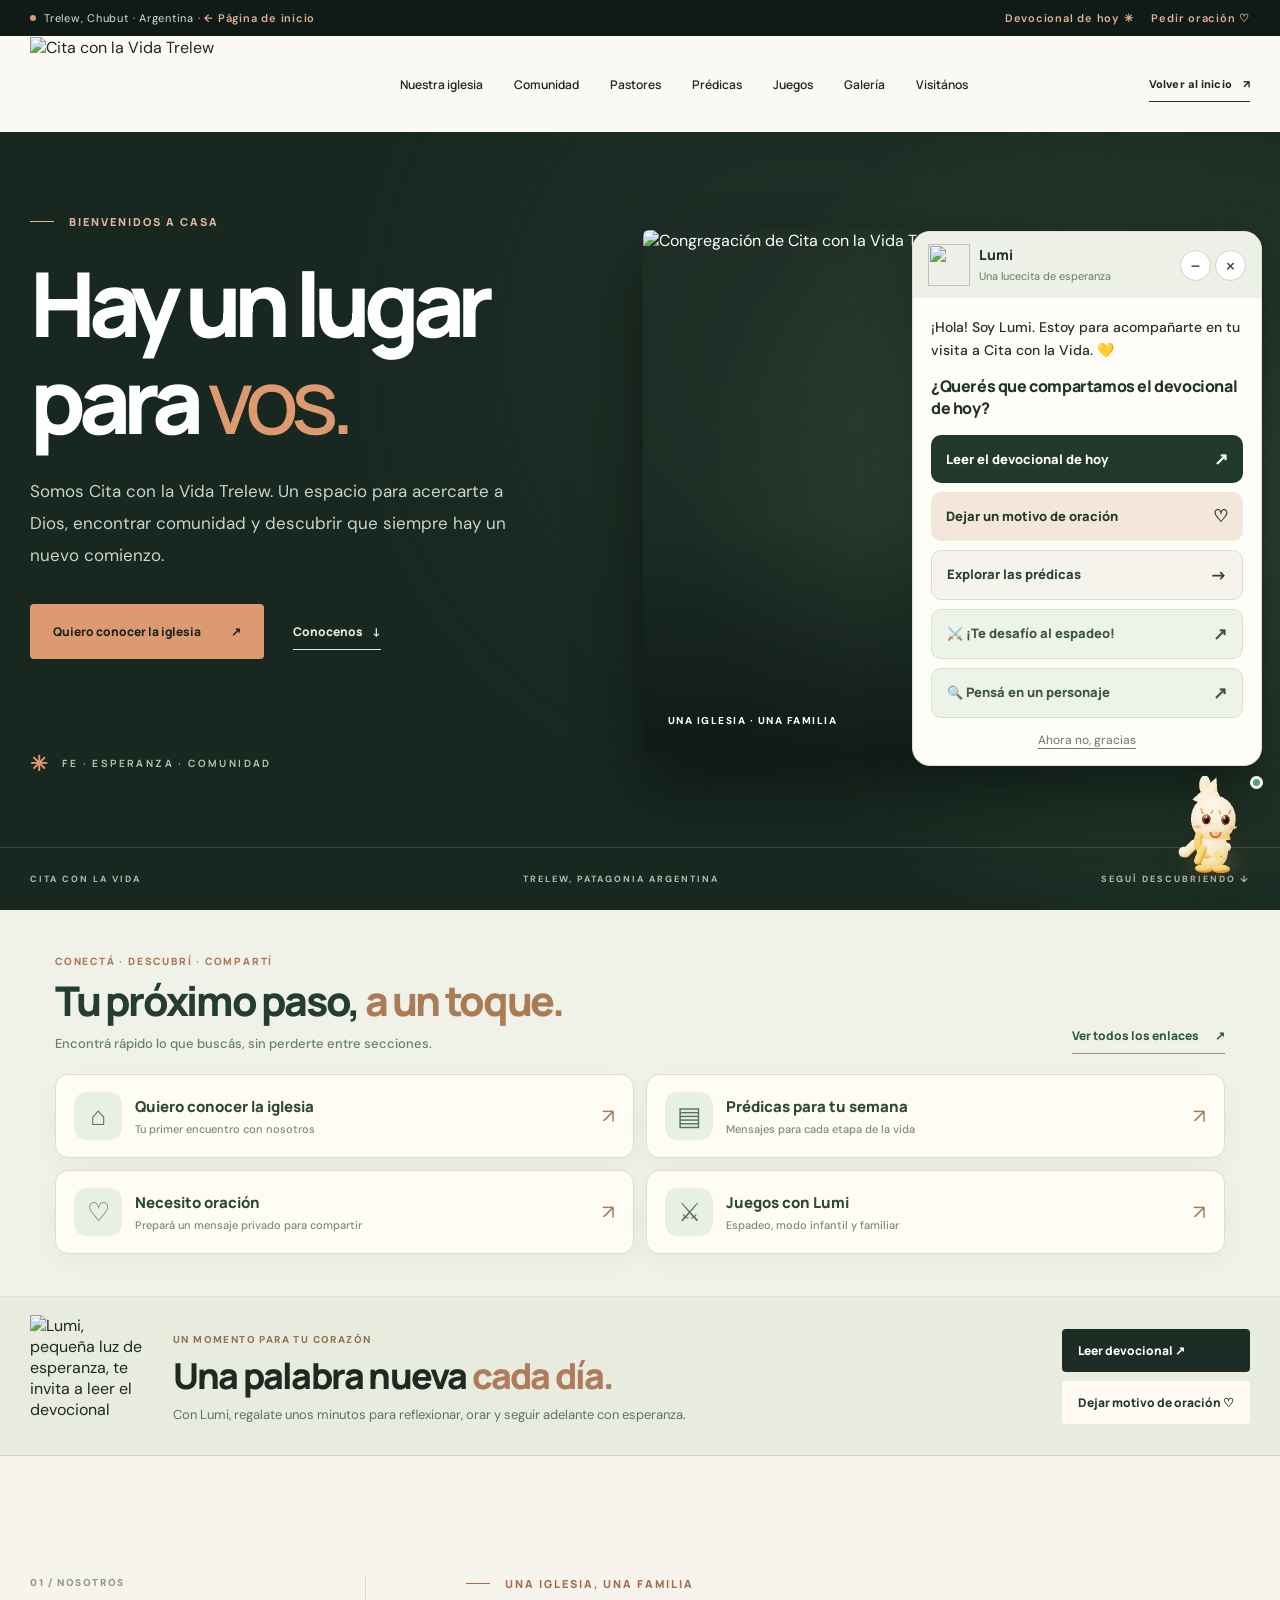
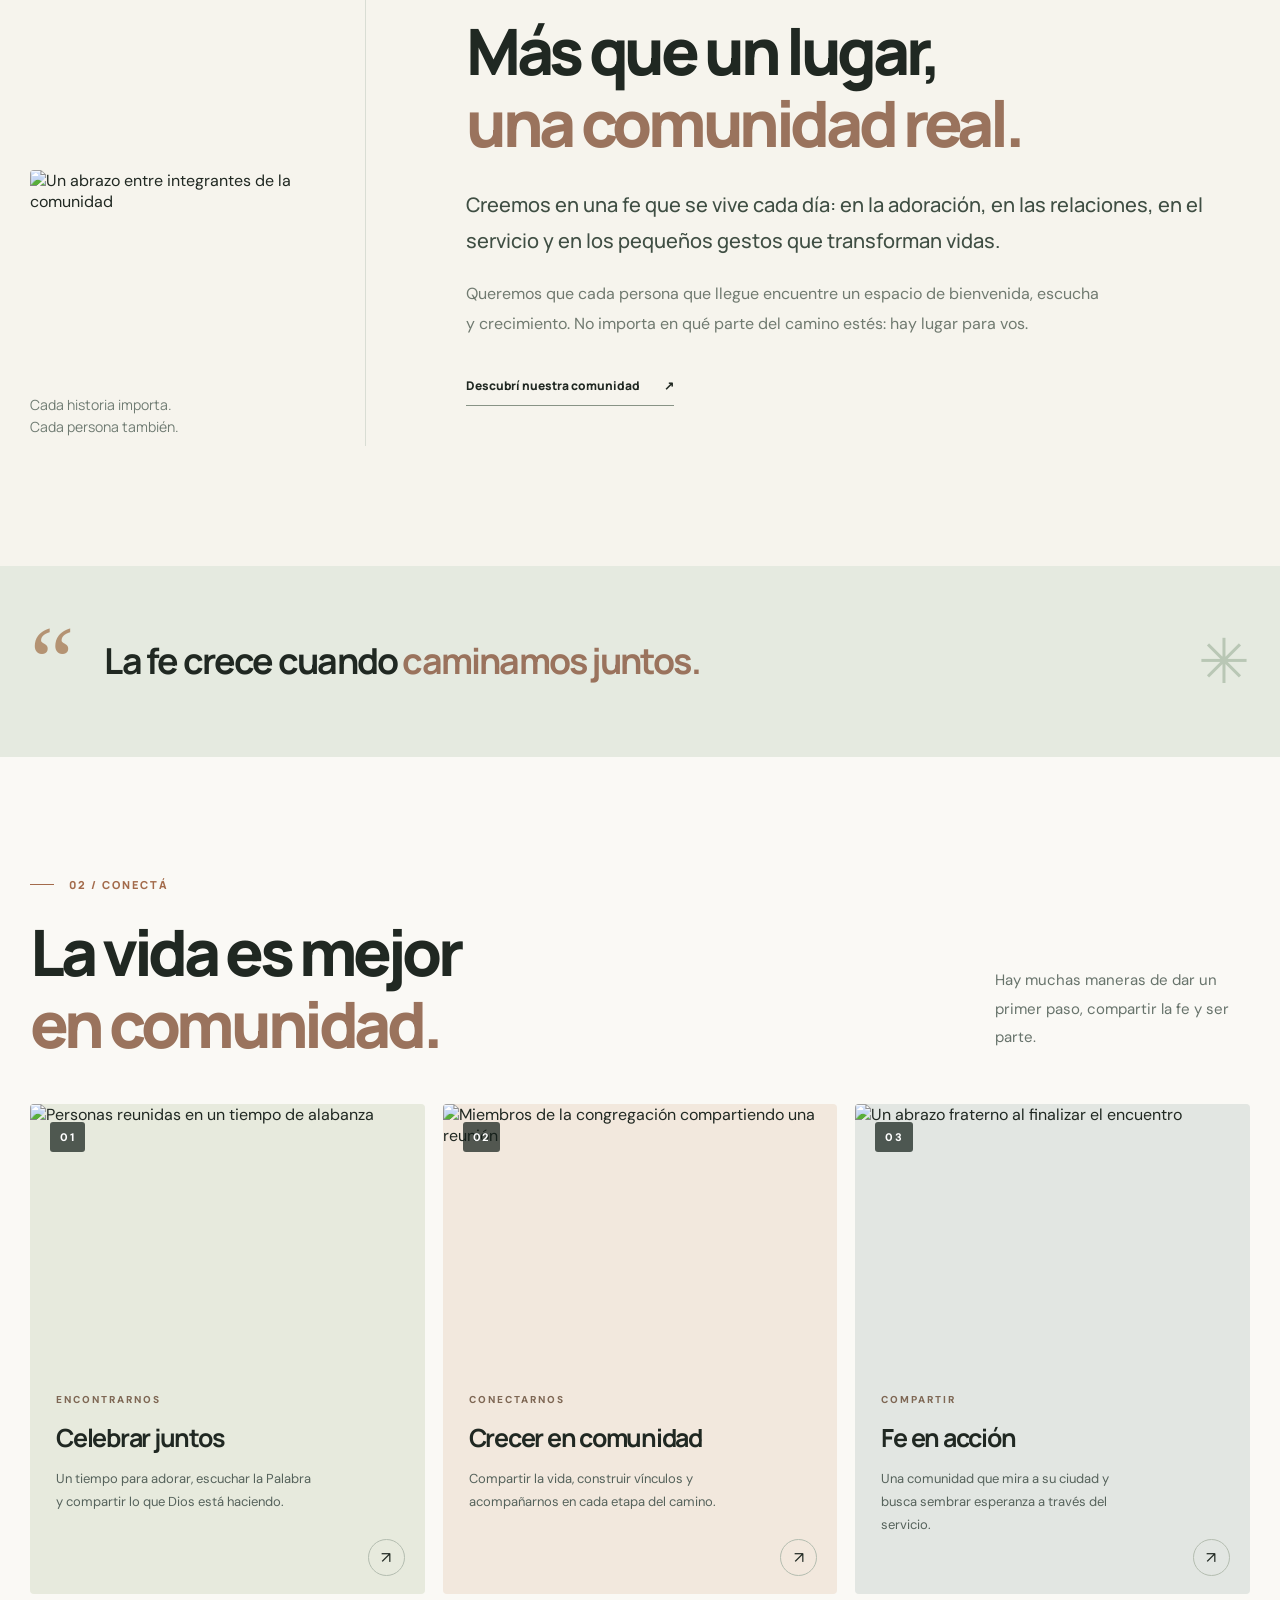
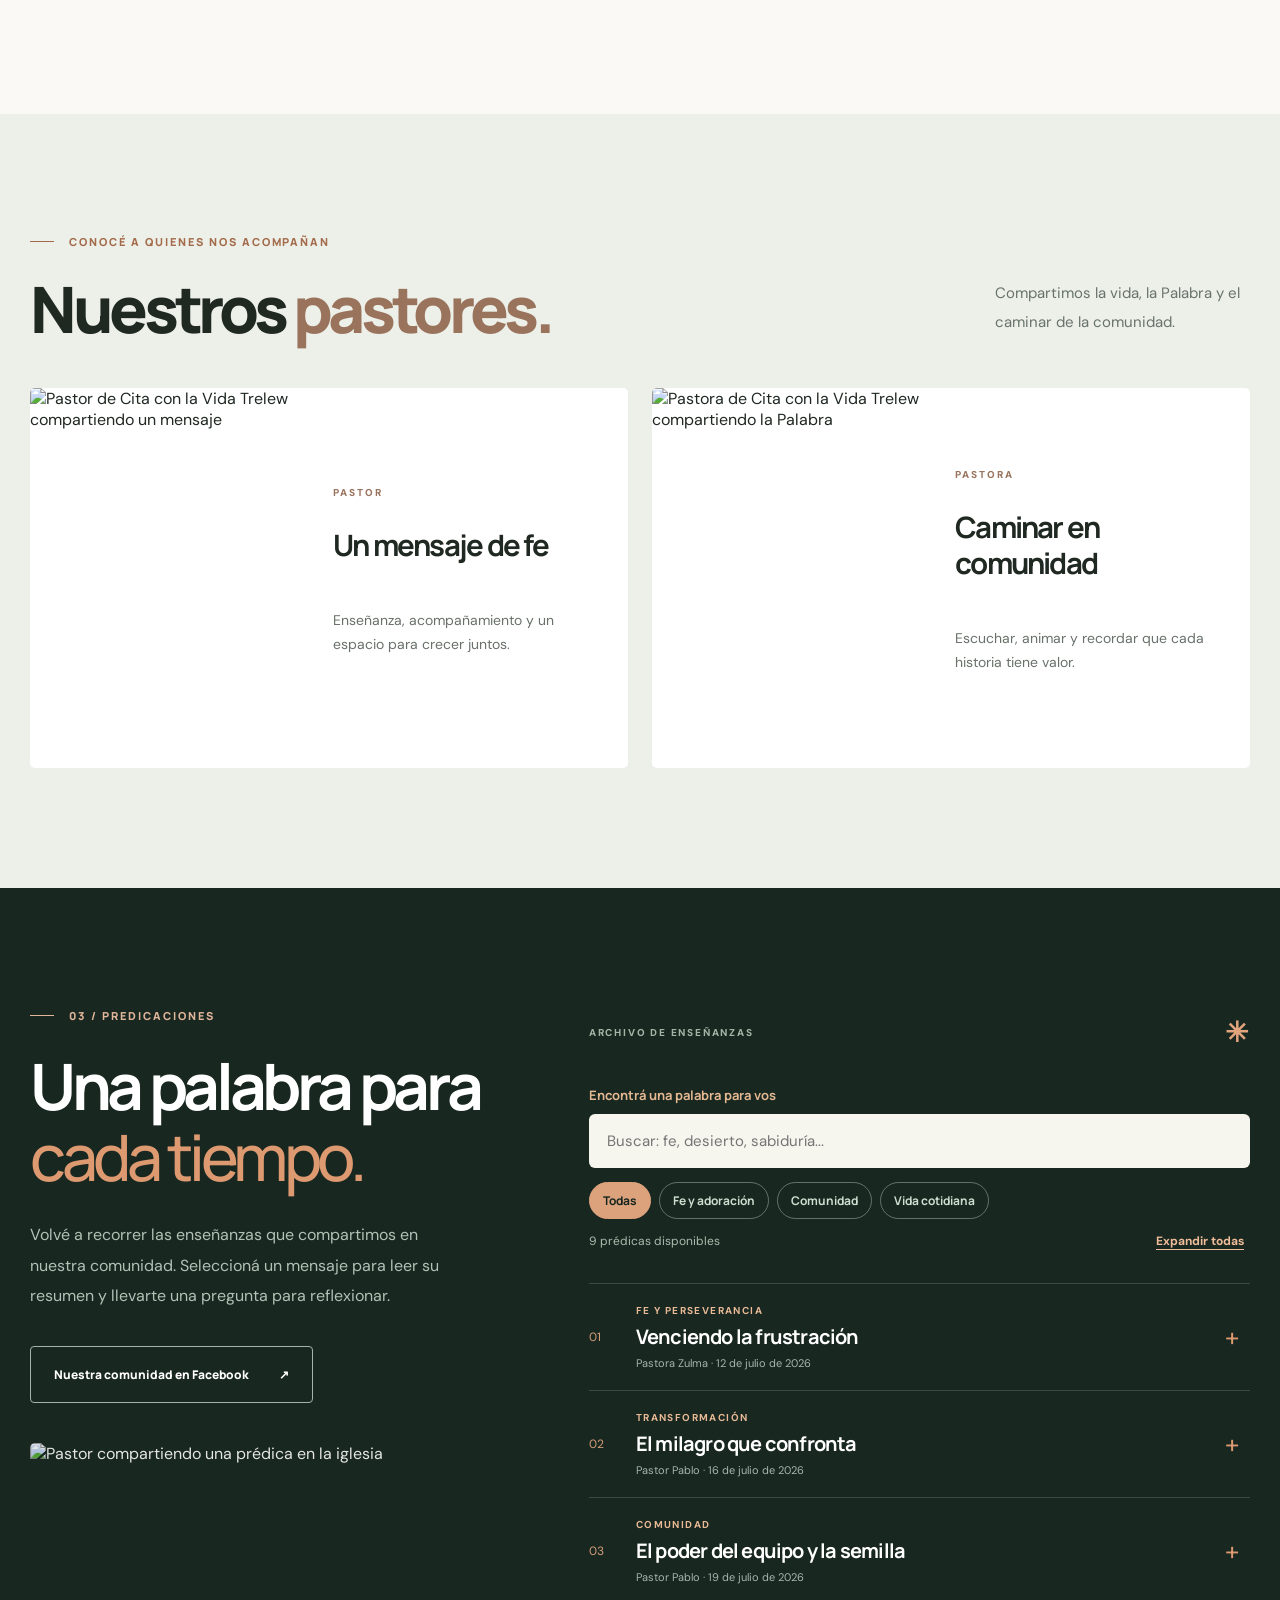
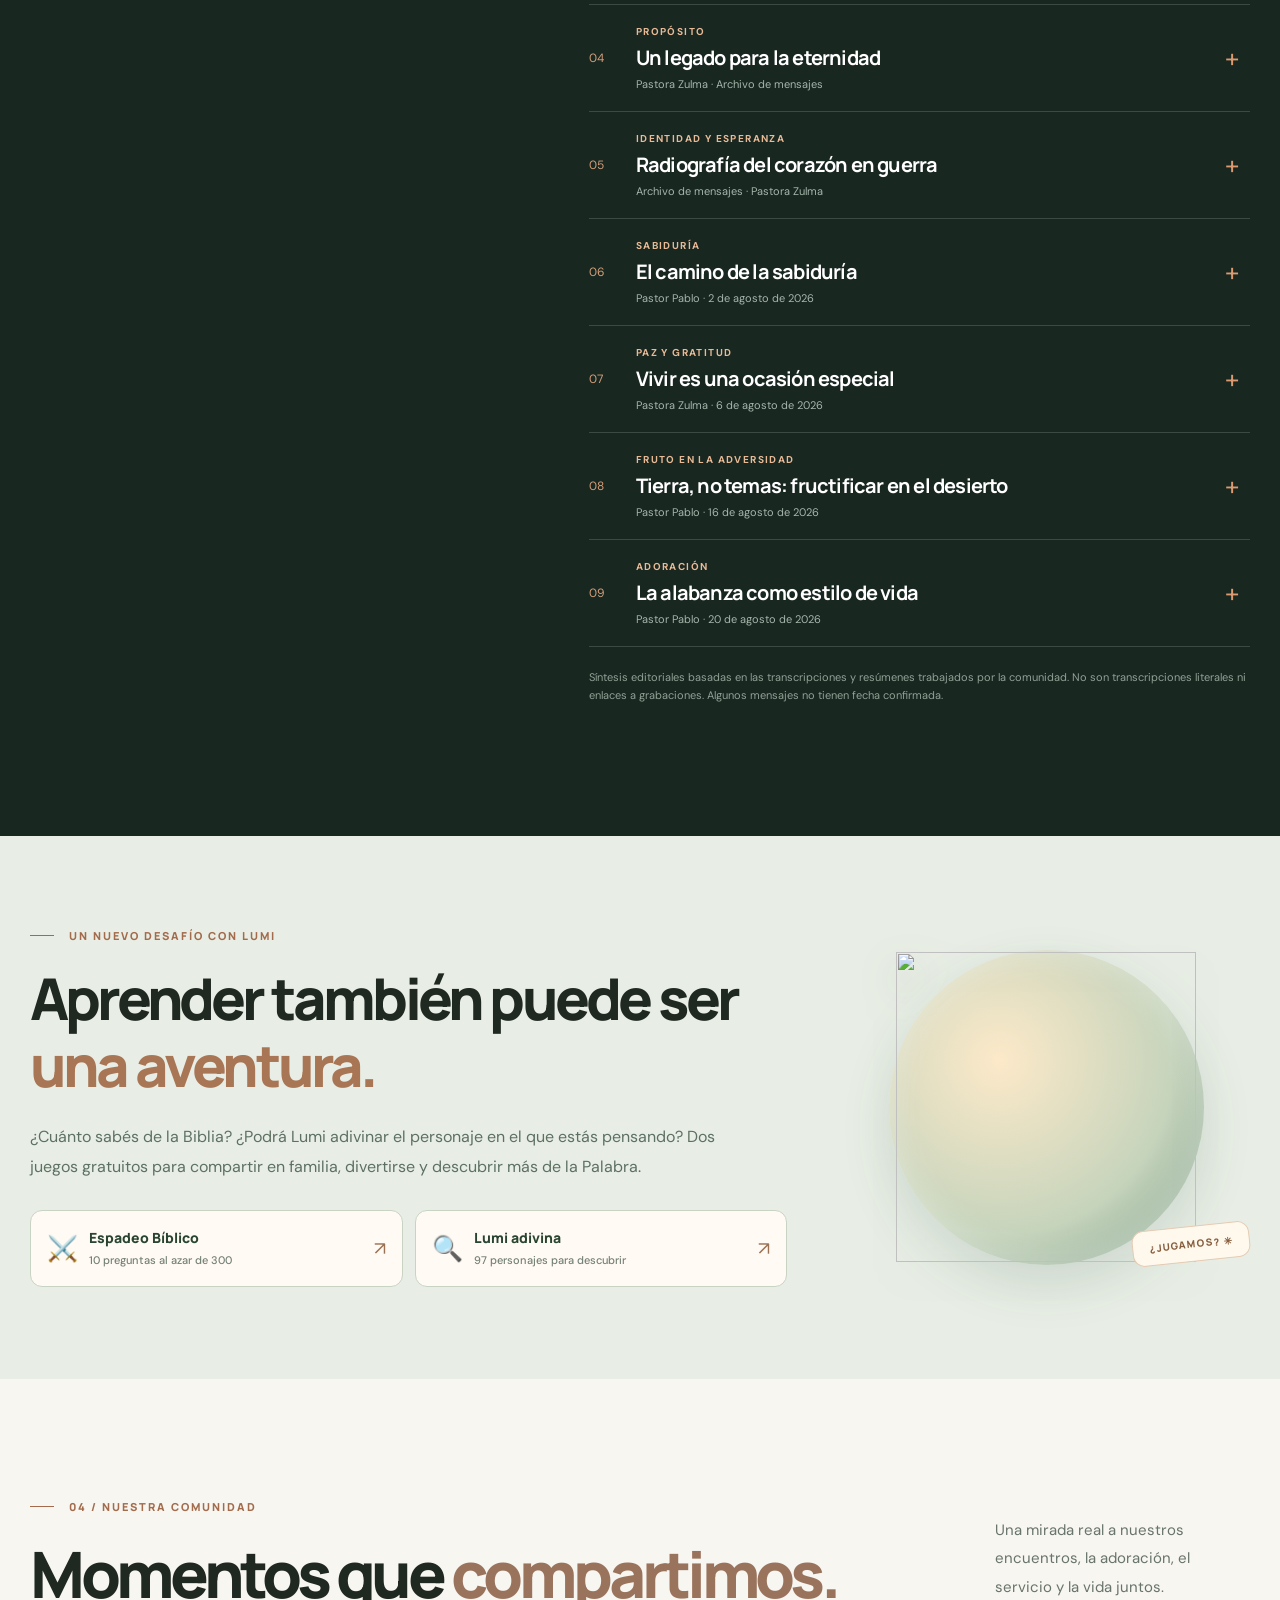
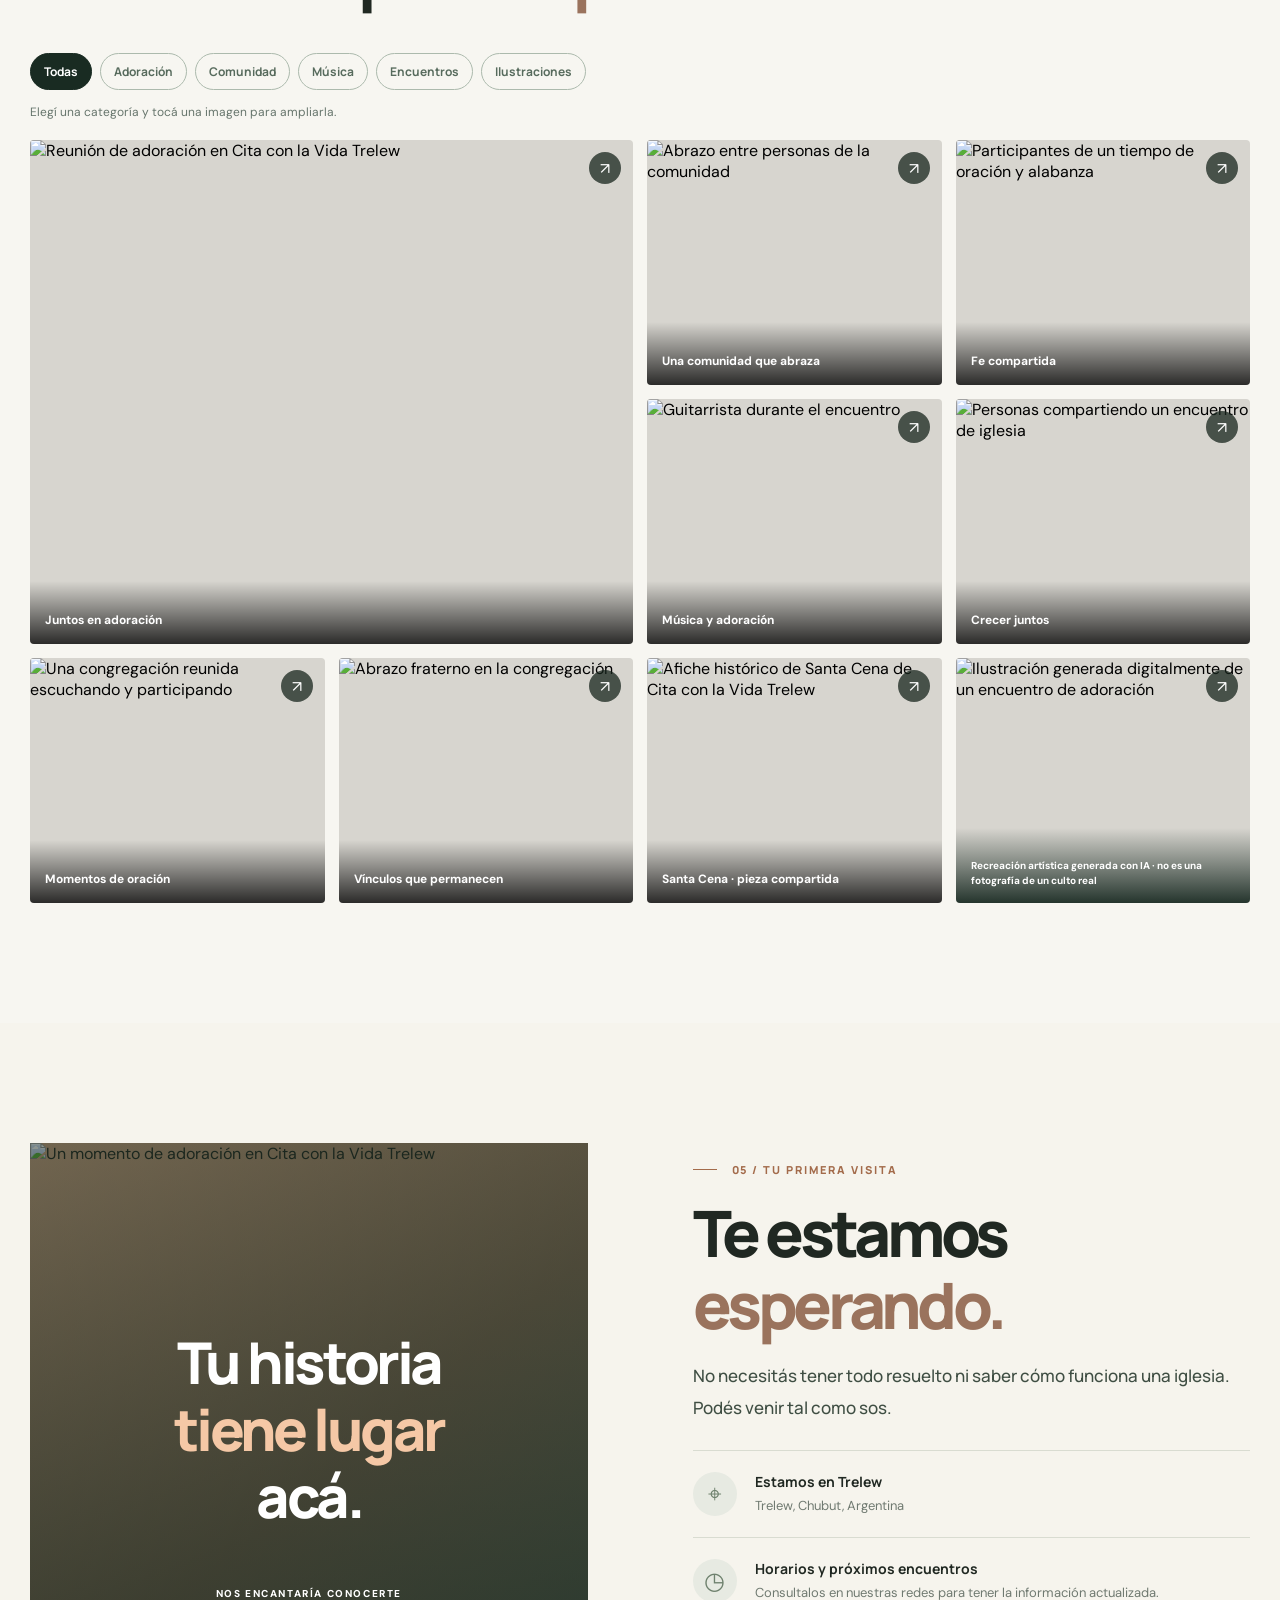
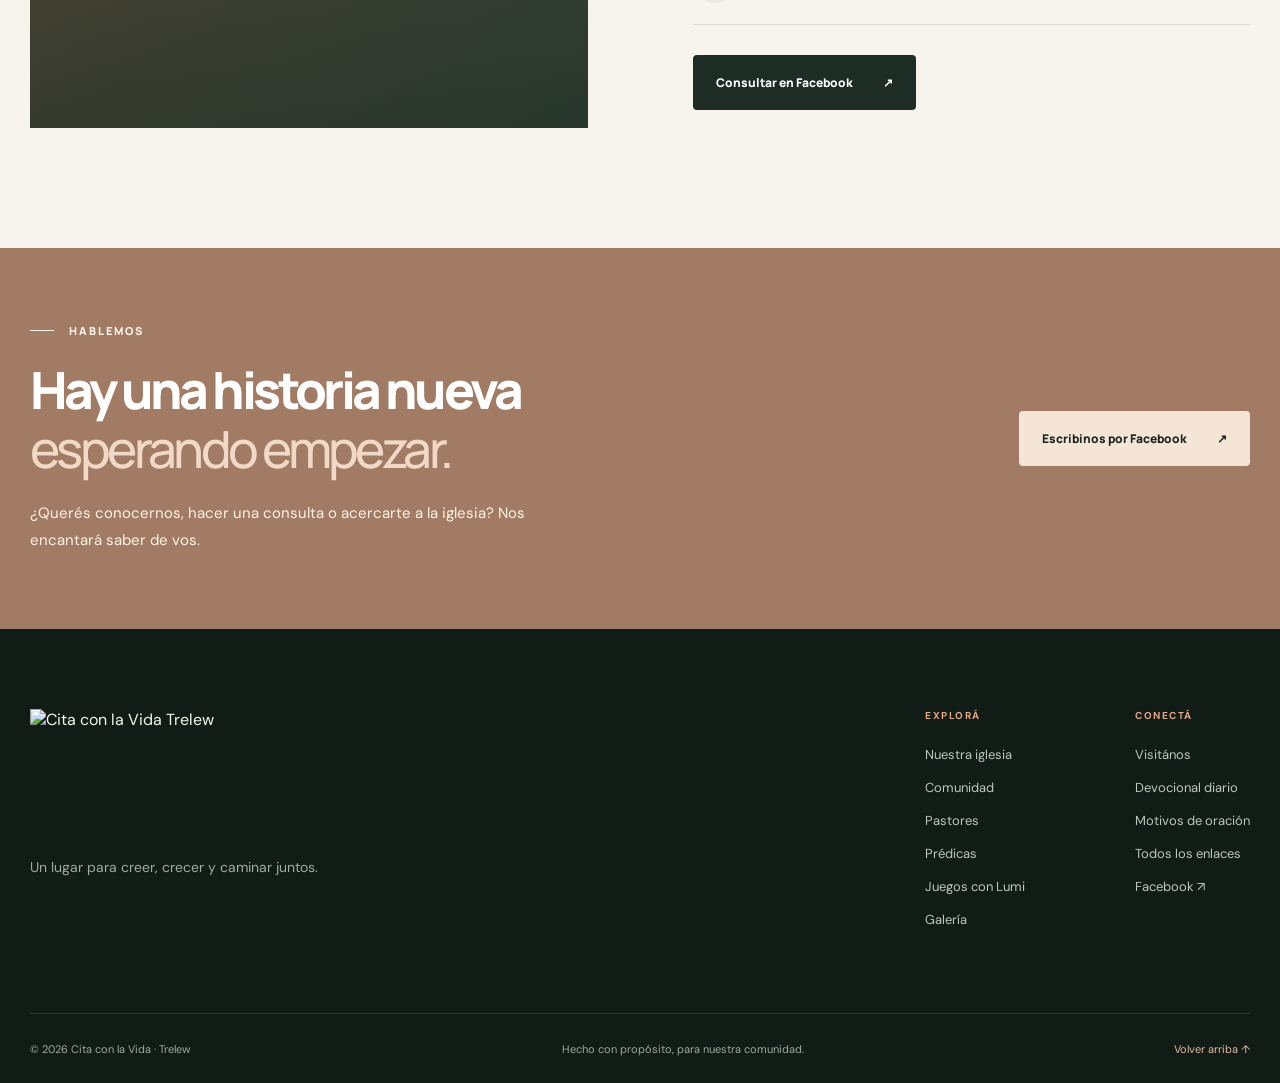
==== comunidad.html @ 26e042e2 "refactor(site): conservar web institucional completa en comunidad.html" ====
<!DOCTYPE html>
<html lang="es-AR">
<head>
  <meta charset="UTF-8">
  <meta name="viewport" content="width=device-width, initial-scale=1.0">
  <meta name="theme-color" content="#131d1b">
  <meta name="description" content="Cita con la Vida Trelew: una comunidad de fe para encontrarnos, crecer juntos y compartir esperanza en Jesús. Conocé nuestra iglesia y ponete en contacto.">
  <meta name="robots" content="index,follow">
  <meta property="og:type" content="website">
  <meta property="og:title" content="Cita con la Vida | Trelew">
  <meta property="og:description" content="Un lugar para encontrarnos, crecer en la fe y caminar juntos. Iglesia Cita con la Vida, Trelew, Chubut.">
  <meta property="og:locale" content="es_AR">
  <meta property="og:url" content="https://mauriciofabiangonzalez.github.io/Proyecto-Cita-con-la-vida/comunidad.html">
  <meta name="twitter:card" content="summary_large_image">
  <link rel="canonical" href="https://mauriciofabiangonzalez.github.io/Proyecto-Cita-con-la-vida/comunidad.html">
  <meta property="og:image" content="https://gcdn.picsart.com/picsart-mcp/d4e1e572-2b45-4aec-ad2f-eb64ba1ac11f.jpeg">
  <meta property="og:image:alt" content="Comunidad de Cita con la Vida Trelew reunida en adoración">
  <link rel="icon" href="https://gcdn.picsart.com/picsart-mcp/58b03c67-48f5-4c1a-afce-b814bc7481e7.png" type="image/png">
  <link rel="preconnect" href="https://gcdn.picsart.com">
  <link rel="preconnect" href="https://fonts.googleapis.com">
  <link rel="preconnect" href="https://fonts.gstatic.com" crossorigin>
  <link href="https://fonts.googleapis.com/css2?family=DM+Sans:wght@400;500;600;700&family=Manrope:wght@400;500;600;700;800&display=swap" rel="stylesheet">
  <link rel="stylesheet" href="styles.css?v=20261123-portal"><link rel="stylesheet" href="lumi.css?v=5">
  <title>Conocé nuestra iglesia | Cita con la Vida – Trelew</title>
</head>
<body>
  <div class="scroll-progress" aria-hidden="true"><span id="reading-progress"></span></div>
  <a class="skip-link" href="#contenido">Saltar al contenido</a>
  <div class="top-strip"><div class="container top-inner"><span><span class="location-dot"></span>Trelew, Chubut · Argentina · <a href="index.html">← Página de inicio</a></span><div class="top-special-links"><a href="devocional.html">Devocional de hoy ✳</a><a href="oracion.html">Pedir oración ♡</a></div></div></div>
  <header class="site-header" id="inicio">
    <div class="container header-inner">
      <a class="brand" href="#inicio" aria-label="Cita con la Vida Trelew, volver al inicio">
        <img class="brand-logo" src="https://gcdn.picsart.com/picsart-mcp/5b1519b4-4a74-46a9-807d-4b735596d02c.png" alt="Cita con la Vida Trelew" width="210" height="120" decoding="async">
      </a>
      <nav class="desktop-nav" aria-label="Navegación principal">
        <a href="#nosotros">Nuestra iglesia</a>
        <a href="#comunidad">Comunidad</a>
        <a href="#pastores">Pastores</a>
        <a href="#mensajes">Prédicas</a>
        <a href="juegos.html#espadeo">Juegos</a>
        <a href="#galeria">Galería</a>
        <a href="#visitanos">Visitános</a>
      </nav>
      <a class="header-cta" href="index.html">Volver al inicio <span aria-hidden="true">↗</span></a>
      <button class="menu-toggle" id="menu-toggle" type="button" aria-expanded="false" aria-controls="mobile-nav" aria-label="Abrir menú"><span></span><span></span><span></span></button>
    </div>
    <nav class="mobile-nav" id="mobile-nav" aria-label="Navegación móvil" hidden>
      <a href="#nosotros">Nuestra iglesia</a><a href="#comunidad">Comunidad</a><a href="#pastores">Pastores</a><a href="#mensajes">Prédicas</a><a href="juegos.html#espadeo">Juegos con Lumi</a><a href="#galeria">Galería</a><a href="#visitanos">Visitános</a><a href="devocional.html">Devocional diario</a><a href="oracion.html">Motivos de oración</a><a href="enlaces.html">Todos nuestros enlaces</a><a href="#contacto">Contacto</a>
    </nav>
  </header>
  <main id="contenido">
    <section class="hero" aria-labelledby="hero-title">
      <div class="hero-glow" aria-hidden="true"></div>
      <div class="container hero-layout">
        <div class="hero-content" data-reveal>
          <div class="eyebrow eyebrow-light"><span class="eyebrow-line"></span> BIENVENIDOS A CASA</div>
          <h1 id="hero-title">Hay un lugar<br>para <em>vos.</em></h1>
          <p>Somos Cita con la Vida Trelew. Un espacio para acercarte a Dios, encontrar comunidad y descubrir que siempre hay un nuevo comienzo.</p>
          <div class="hero-actions"><a class="button button-accent" href="#visitanos">Quiero conocer la iglesia <span aria-hidden="true">↗</span></a><a class="inline-link light-link" href="#nosotros">Conocenos <span aria-hidden="true">↓</span></a></div>
          <div class="hero-footer"><span class="sparkle" aria-hidden="true">✳</span><span>FE · ESPERANZA · COMUNIDAD</span></div>
        </div>
        <figure class="hero-photo" data-reveal>
          <img src="https://gcdn.picsart.com/picsart-mcp/d4e1e572-2b45-4aec-ad2f-eb64ba1ac11f.jpeg" alt="Congregación de Cita con la Vida Trelew en un encuentro de adoración" fetchpriority="high" decoding="async">
          <figcaption><span>UNA IGLESIA · UNA FAMILIA</span><span>TRELEW, CHUBUT</span></figcaption>
        </figure>
      </div>
      <div class="hero-bottom"><div class="container hero-bottom-inner"><span>CITA CON LA VIDA</span><span>TRELEW, PATAGONIA ARGENTINA</span><span class="desktop-only">SEGUÍ DESCUBRIENDO <span aria-hidden="true">↓</span></span></div></div>
    </section>

    <section class="portal-section" id="accesos" aria-labelledby="portal-title">
      <div class="container portal-shell">
        <div class="portal-heading">
          <div><span class="portal-eyebrow">CONECTÁ · DESCUBRÍ · COMPARTÍ</span>
            <h2 id="portal-title">Tu próximo paso, <em>a un toque.</em></h2>
            <p>Encontrá rápido lo que buscás, sin perderte entre secciones.</p>
          </div>
          <a class="portal-all" href="enlaces.html">Ver todos los enlaces <span aria-hidden="true">↗</span></a>
        </div>
        <div class="portal-grid">
          <a href="#visitanos" class="portal-tile"><span class="portal-symbol" aria-hidden="true">⌂</span><span><strong>Quiero conocer la iglesia</strong><small>Tu primer encuentro con nosotros</small></span><span class="portal-arrow" aria-hidden="true">↗</span></a>
          <a href="#mensajes" class="portal-tile"><span class="portal-symbol" aria-hidden="true">▤</span><span><strong>Prédicas para tu semana</strong><small>Mensajes para cada etapa de la vida</small></span><span class="portal-arrow" aria-hidden="true">↗</span></a>
          <a href="oracion.html" class="portal-tile"><span class="portal-symbol" aria-hidden="true">♡</span><span><strong>Necesito oración</strong><small>Prepará un mensaje privado para compartir</small></span><span class="portal-arrow" aria-hidden="true">↗</span></a>
          <a href="juegos.html#espadeo" class="portal-tile"><span class="portal-symbol" aria-hidden="true">⚔</span><span><strong>Juegos con Lumi</strong><small>Espadeo, modo infantil y familiar</small></span><span class="portal-arrow" aria-hidden="true">↗</span></a>
        </div>
      </div>
    </section>

    <section class="daily-teaser" aria-label="Devocional diario y oración">
      <div class="container daily-teaser-inner">
        <img src="https://gcdn.picsart.com/picsart-mcp/81dbfa93-12fe-4f3b-98a0-89cafc6671b2.png" alt="Lumi, pequeña luz de esperanza, te invita a leer el devocional" width="148" height="148" loading="lazy">
        <div class="daily-teaser-text"><span>UN MOMENTO PARA TU CORAZÓN</span><h2>Una palabra nueva <em>cada día.</em></h2><p>Con Lumi, regalate unos minutos para reflexionar, orar y seguir adelante con esperanza.</p></div>
        <div class="daily-teaser-buttons"><a class="button button-dark" href="devocional.html">Leer devocional ↗</a><a class="button button-soft" href="oracion.html">Dejar motivo de oración ♡</a></div>
      </div>
    </section>

    <section class="intro-section section-pad" id="nosotros" aria-labelledby="intro-title">
      <div class="container intro-layout">
        <div class="intro-aside" data-reveal><span class="section-index">01 / NOSOTROS</span><img class="intro-photo" src="https://gcdn.picsart.com/picsart-mcp/c231e939-3c03-4c31-8a3b-693629aa6b60.jpeg" alt="Un abrazo entre integrantes de la comunidad" loading="lazy" decoding="async"><span class="small-phrase">Cada historia importa.<br>Cada persona también.</span></div>
        <div class="intro-main" data-reveal>
          <div class="eyebrow"><span class="eyebrow-line"></span> UNA IGLESIA, UNA FAMILIA</div>
          <h2 id="intro-title">Más que un lugar,<br><span>una comunidad real.</span></h2>
          <p class="lead">Creemos en una fe que se vive cada día: en la adoración, en las relaciones, en el servicio y en los pequeños gestos que transforman vidas.</p>
          <p>Queremos que cada persona que llegue encuentre un espacio de bienvenida, escucha y crecimiento. No importa en qué parte del camino estés: hay lugar para vos.</p>
          <a class="text-action" href="#comunidad">Descubrí nuestra comunidad <span aria-hidden="true">↗</span></a>
        </div>
      </div>
    </section>

    <section class="statement" aria-label="Nuestro mensaje"><div class="container statement-inner"><span class="statement-mark" aria-hidden="true">“</span><p>La fe crece cuando <em>caminamos juntos.</em></p><span class="statement-sun" aria-hidden="true">✳</span></div></section>

    <section class="community section-pad" id="comunidad" aria-labelledby="community-title">
      <div class="container">
        <div class="section-heading" data-reveal><div><div class="eyebrow"><span class="eyebrow-line"></span> 02 / CONECTÁ</div><h2 id="community-title">La vida es mejor<br><span>en comunidad.</span></h2></div><p>Hay muchas maneras de dar un primer paso, compartir la fe y ser parte.</p></div>
        <div class="feature-grid">
          <article class="feature-card feature-one" data-reveal><div class="feature-number">01</div><div class="feature-art"><img class="feature-photo" src="https://gcdn.picsart.com/picsart-mcp/209131e2-8061-48a9-bf10-9cc9f2051c50.jpeg" alt="Personas reunidas en un tiempo de alabanza" loading="lazy"></div><div class="feature-text"><span>ENCONTRARNOS</span><h3>Celebrar juntos</h3><p>Un tiempo para adorar, escuchar la Palabra y compartir lo que Dios está haciendo.</p></div><a href="#visitanos" class="card-arrow" aria-label="Ver cómo visitarnos">↗</a></article>
          <article class="feature-card feature-two" data-reveal><div class="feature-number">02</div><div class="feature-art"><img class="feature-photo" src="https://gcdn.picsart.com/picsart-mcp/418b6906-b8ec-4a03-8909-926029bea395.jpeg" alt="Miembros de la congregación compartiendo una reunión" loading="lazy"></div><div class="feature-text"><span>CONECTARNOS</span><h3>Crecer en comunidad</h3><p>Compartir la vida, construir vínculos y acompañarnos en cada etapa del camino.</p></div><a href="#contacto" class="card-arrow" aria-label="Contactar a la iglesia">↗</a></article>
          <article class="feature-card feature-three" data-reveal><div class="feature-number">03</div><div class="feature-art"><img class="feature-photo" src="https://gcdn.picsart.com/picsart-mcp/1307a14c-d0de-44de-b2d8-77e6742ffc7d.jpeg" alt="Un abrazo fraterno al finalizar el encuentro" loading="lazy"></div><div class="feature-text"><span>COMPARTIR</span><h3>Fe en acción</h3><p>Una comunidad que mira a su ciudad y busca sembrar esperanza a través del servicio.</p></div><a href="#contacto" class="card-arrow" aria-label="Conocer más sobre nuestra comunidad">↗</a></article>
        </div>
      </div>
    </section>

    <section class="pastors section-pad" id="pastores" aria-labelledby="pastores-title">
      <div class="container">
        <div class="section-heading" data-reveal><div><div class="eyebrow"><span class="eyebrow-line"></span> CONOCÉ A QUIENES NOS ACOMPAÑAN</div><h2 id="pastores-title">Nuestros <span>pastores.</span></h2></div><p>Compartimos la vida, la Palabra y el caminar de la comunidad.</p></div>
        <div class="pastors-grid">
          <article class="pastor-card" data-reveal><img src="https://gcdn.picsart.com/picsart-mcp/203814a5-72c6-4133-9197-dbe3f03c95cd.jpeg" alt="Pastor de Cita con la Vida Trelew compartiendo un mensaje" loading="lazy"><div><span>PASTOR</span><h3>Un mensaje de fe</h3><p>Enseñanza, acompañamiento y un espacio para crecer juntos.</p></div></article>
          <article class="pastor-card" data-reveal><img src="https://gcdn.picsart.com/picsart-mcp/3ad51777-0f70-4ca4-8f22-2cac83b251e3.jpeg" alt="Pastora de Cita con la Vida Trelew compartiendo la Palabra" loading="lazy"><div><span>PASTORA</span><h3>Caminar en comunidad</h3><p>Escuchar, animar y recordar que cada historia tiene valor.</p></div></article>
        </div>
      </div>
    </section>

    <section class="sermons section-pad" id="mensajes" aria-labelledby="messages-title">
      <div class="container sermons-layout sermons-layout-updated">
        <div class="sermons-copy" data-reveal><div class="eyebrow eyebrow-light"><span class="eyebrow-line"></span> 03 / PREDICACIONES</div><h2 id="messages-title">Una palabra para <em>cada tiempo.</em></h2><p>Volvé a recorrer las enseñanzas que compartimos en nuestra comunidad. Seleccioná un mensaje para leer su resumen y llevarte una pregunta para reflexionar.</p><a class="button button-outline-light" href="https://www.facebook.com/share/1QXsKamLuy/" target="_blank" rel="noopener noreferrer">Nuestra comunidad en Facebook <span aria-hidden="true">↗</span></a><div class="sermon-photo"><img src="https://gcdn.picsart.com/picsart-mcp/203814a5-72c6-4133-9197-dbe3f03c95cd.jpeg" alt="Pastor compartiendo una prédica en la iglesia" loading="lazy"></div></div>
        <div class="sermons-list" data-reveal><div class="sermons-list-label">ARCHIVO DE ENSEÑANZAS <span aria-hidden="true">✳</span></div>
          <div class="sermon-finder">
            <label for="sermon-search">Encontrá una palabra para vos</label>
            <input type="search" id="sermon-search" placeholder="Buscar: fe, desierto, sabiduría..." autocomplete="off" aria-label="Buscar prédicas">
            <div class="sermon-filters" role="group" aria-label="Temas de prédicas">
              <button type="button" class="sermon-filter active" data-topic="all" aria-pressed="true">Todas</button>
              <button type="button" class="sermon-filter" data-topic="fe" aria-pressed="false">Fe y adoración</button>
              <button type="button" class="sermon-filter" data-topic="comunidad" aria-pressed="false">Comunidad</button>
              <button type="button" class="sermon-filter" data-topic="vida" aria-pressed="false">Vida cotidiana</button>
            </div>
            <div class="sermon-finder-status"><span id="sermon-results" role="status" aria-live="polite">9 prédicas disponibles</span><button id="sermon-expand" type="button">Expandir todas</button></div>
          </div><details class="sermon-detail" id="predica-1" data-topic="fe"><summary><span class="sermon-num">01</span><span class="sermon-title"><small>FE Y PERSEVERANCIA</small><strong>Venciendo la frustración</strong><span class="sermon-speaker">Pastora Zulma · 12 de julio de 2026</span></span><span class="sermon-plus" aria-hidden="true">+</span></summary><div class="sermon-content"><p class="sermon-scripture">Jonás, Getsemaní y el riesgo de retroceder</p><p>La frustración puede hacernos creer que todo terminó y alejarnos de nuestro llamado. La palabra recuerda la huida de Jonás, la desilusión de los discípulos y la oración de Jesús en Getsemaní: aun en medio del dolor, podemos volver a la presencia de Dios y avanzar.</p><p class="sermon-reflection">¿En qué área de tu vida necesitás dejar de mirar atrás y volver a confiar?</p><div class="sermon-share-row"><button type="button" class="sermon-share">Compartir esta prédica <span aria-hidden="true">↗</span></button><span class="sermon-share-feedback" role="status" aria-live="polite"></span></div></div></details>
          <details class="sermon-detail" id="predica-2" data-topic="fe"><summary><span class="sermon-num">02</span><span class="sermon-title"><small>TRANSFORMACIÓN</small><strong>El milagro que confronta</strong><span class="sermon-speaker">Pastor Pablo · 16 de julio de 2026</span></span><span class="sermon-plus" aria-hidden="true">+</span></summary><div class="sermon-content"><p class="sermon-scripture">Marcos 5: el encuentro con el gadareno</p><p>Jesús transformó la vida de un hombre que vivía entre sepulcros, pero la comunidad reaccionó con temor. El mensaje invita a preguntarnos por qué a veces resistimos la verdad y los cambios que exponen nuestras prioridades.</p><p class="sermon-reflection">¿Estamos dispuestos a recibir un milagro que nos pida cambiar?</p><div class="sermon-share-row"><button type="button" class="sermon-share">Compartir esta prédica <span aria-hidden="true">↗</span></button><span class="sermon-share-feedback" role="status" aria-live="polite"></span></div></div></details>
          <details class="sermon-detail" id="predica-3" data-topic="comunidad"><summary><span class="sermon-num">03</span><span class="sermon-title"><small>COMUNIDAD</small><strong>El poder del equipo y la semilla</strong><span class="sermon-speaker">Pastor Pablo · 19 de julio de 2026</span></span><span class="sermon-plus" aria-hidden="true">+</span></summary><div class="sermon-content"><p class="sermon-scripture">1 Corintios 3:7; la vida como cuerpo</p><p>La fe es personal, pero no está pensada para vivirse en soledad. Cada persona puede plantar y regar, mientras Dios da el crecimiento. La colaboración y el complemento son más poderosos que la competencia.</p><p class="sermon-reflection">¿Qué podés aportar al equipo que Dios está formando?</p><div class="sermon-share-row"><button type="button" class="sermon-share">Compartir esta prédica <span aria-hidden="true">↗</span></button><span class="sermon-share-feedback" role="status" aria-live="polite"></span></div></div></details>
          <details class="sermon-detail" id="predica-4" data-topic="vida"><summary><span class="sermon-num">04</span><span class="sermon-title"><small>PROPÓSITO</small><strong>Un legado para la eternidad</strong><span class="sermon-speaker">Pastora Zulma · Archivo de mensajes</span></span><span class="sermon-plus" aria-hidden="true">+</span></summary><div class="sermon-content"><p class="sermon-scripture">La huella que dejamos en otros</p><p>No se trata solamente de alcanzar metas: importa qué dejamos en la vida de quienes nos rodean. La relación diaria con Dios puede ordenar nuestras decisiones y darles una perspectiva eterna.</p><p class="sermon-reflection">¿Qué huella querés que permanezca?</p><div class="sermon-share-row"><button type="button" class="sermon-share">Compartir esta prédica <span aria-hidden="true">↗</span></button><span class="sermon-share-feedback" role="status" aria-live="polite"></span></div></div></details>
          <details class="sermon-detail" id="predica-5" data-topic="vida"><summary><span class="sermon-num">05</span><span class="sermon-title"><small>IDENTIDAD Y ESPERANZA</small><strong>Radiografía del corazón en guerra</strong><span class="sermon-speaker">Archivo de mensajes · Pastora Zulma</span></span><span class="sermon-plus" aria-hidden="true">+</span></summary><div class="sermon-content"><p class="sermon-scripture">Propósito en medio de las dificultades</p><p>La prédica compara los conflictos interiores con una batalla. En lugar de quedarnos solo con la pregunta «¿por qué me pasa esto?», invita a buscar el propósito de Dios, afirmarnos en nuestra identidad y acompañar a otros.</p><p class="sermon-reflection">¿Qué querés enseñarme, Señor, en este proceso?</p><div class="sermon-share-row"><button type="button" class="sermon-share">Compartir esta prédica <span aria-hidden="true">↗</span></button><span class="sermon-share-feedback" role="status" aria-live="polite"></span></div></div></details>
          <details class="sermon-detail" id="predica-6" data-topic="vida"><summary><span class="sermon-num">06</span><span class="sermon-title"><small>SABIDURÍA</small><strong>El camino de la sabiduría</strong><span class="sermon-speaker">Pastor Pablo · 2 de agosto de 2026</span></span><span class="sermon-plus" aria-hidden="true">+</span></summary><div class="sermon-content"><p class="sermon-scripture">Más allá de acumular información</p><p>Tener muchos datos no garantiza vivir con sabiduría. El mensaje invita a reconocer los dones que Dios dio a cada uno y a traducir lo que aprendemos en decisiones con propósito.</p><p class="sermon-reflection">¿Qué conocimiento necesitás convertir hoy en una decisión sabia?</p><div class="sermon-share-row"><button type="button" class="sermon-share">Compartir esta prédica <span aria-hidden="true">↗</span></button><span class="sermon-share-feedback" role="status" aria-live="polite"></span></div></div></details>
          <details class="sermon-detail" id="predica-7" data-topic="vida"><summary><span class="sermon-num">07</span><span class="sermon-title"><small>PAZ Y GRATITUD</small><strong>Vivir es una ocasión especial</strong><span class="sermon-speaker">Pastora Zulma · 6 de agosto de 2026</span></span><span class="sermon-plus" aria-hidden="true">+</span></summary><div class="sermon-content"><p class="sermon-scripture">Mateo 6:34; vivir el presente</p><p>La preocupación por el futuro puede impedirnos disfrutar los regalos de hoy. La invitación es a reconocer la ansiedad, acercarnos a Dios y agradecer el presente sin vivir esperando que algo malo suceda.</p><p class="sermon-reflection">¿Qué momento de hoy merece ser vivido con gratitud?</p><div class="sermon-share-row"><button type="button" class="sermon-share">Compartir esta prédica <span aria-hidden="true">↗</span></button><span class="sermon-share-feedback" role="status" aria-live="polite"></span></div></div></details>
          <details class="sermon-detail" id="predica-8" data-topic="fe"><summary><span class="sermon-num">08</span><span class="sermon-title"><small>FRUTO EN LA ADVERSIDAD</small><strong>Tierra, no temas: fructificar en el desierto</strong><span class="sermon-speaker">Pastor Pablo · 16 de agosto de 2026</span></span><span class="sermon-plus" aria-hidden="true">+</span></summary><div class="sermon-content"><p class="sermon-scripture">Dios puede hacer crecer la vida en tiempos difíciles</p><p>Un tiempo árido no significa que el propósito terminó. La prédica propone seguir sembrando, sirviendo y confiando, incluso cuando los resultados todavía no se ven.</p><p class="sermon-reflection">¿Qué semilla podés seguir cuidando en medio del desierto?</p><div class="sermon-share-row"><button type="button" class="sermon-share">Compartir esta prédica <span aria-hidden="true">↗</span></button><span class="sermon-share-feedback" role="status" aria-live="polite"></span></div></div></details>
          <details class="sermon-detail" id="predica-9" data-topic="fe"><summary><span class="sermon-num">09</span><span class="sermon-title"><small>ADORACIÓN</small><strong>La alabanza como estilo de vida</strong><span class="sermon-speaker">Pastor Pablo · 20 de agosto de 2026</span></span><span class="sermon-plus" aria-hidden="true">+</span></summary><div class="sermon-content"><p class="sermon-scripture">Identidad, prioridades y adoración</p><p>La adoración va más allá de la música del domingo: alcanza las decisiones, el orden de nuestras prioridades y la forma en que vivimos cada día. Una vida de alabanza nace de saber quién es Dios y a quién pertenecemos.</p><p class="sermon-reflection">¿Cómo puede expresarse tu adoración fuera de una reunión?</p><div class="sermon-share-row"><button type="button" class="sermon-share">Compartir esta prédica <span aria-hidden="true">↗</span></button><span class="sermon-share-feedback" role="status" aria-live="polite"></span></div></div></details><p class="sermon-no-results" id="sermon-no-results" hidden>No encontramos mensajes que coincidan. Probá con otra palabra o categoría.</p><p class="sermons-disclaimer">Síntesis editoriales basadas en las transcripciones y resúmenes trabajados por la comunidad. No son transcripciones literales ni enlaces a grabaciones. Algunos mensajes no tienen fecha confirmada.</p></div>
      </div>
    </section>

    
    <section class="games-teaser" id="juegos" aria-labelledby="games-teaser-title">
      <div class="container games-teaser-layout">
        <div class="games-teaser-copy">
          <div class="eyebrow"><span class="eyebrow-line"></span> UN NUEVO DESAFÍO CON LUMI</div>
          <h2 id="games-teaser-title">Aprender también puede ser <em>una aventura.</em></h2>
          <p>¿Cuánto sabés de la Biblia? ¿Podrá Lumi adivinar el personaje en el que estás pensando? Dos juegos gratuitos para compartir en familia, divertirse y descubrir más de la Palabra.</p>
          <div class="games-teaser-actions">
            <a href="juegos.html#espadeo" class="games-teaser-link"><span aria-hidden="true">⚔️</span><span><strong>Espadeo Bíblico</strong><small>10 preguntas al azar de 300</small></span><span aria-hidden="true">↗</span></a>
            <a href="juegos.html#adivina" class="games-teaser-link"><span aria-hidden="true">🔍</span><span><strong>Lumi adivina</strong><small>97 personajes para descubrir</small></span><span aria-hidden="true">↗</span></a>
          </div>
        </div>
        <div class="games-teaser-visual" aria-hidden="true">
          <div class="games-teaser-orbit"></div>
          <img src="https://gcdn.picsart.com/picsart-mcp/81dbfa93-12fe-4f3b-98a0-89cafc6671b2.png" width="280" height="300" loading="lazy" alt="">
          <span class="games-teaser-note">¿JUGAMOS? ✳</span>
        </div>
      </div>
    </section>

<section class="gallery section-pad" id="galeria" aria-labelledby="gallery-title"><div class="container">
      <div class="section-heading" data-reveal><div><div class="eyebrow"><span class="eyebrow-line"></span> 04 / NUESTRA COMUNIDAD</div><h2 id="gallery-title">Momentos que <span>compartimos.</span></h2></div><p>Una mirada real a nuestros encuentros, la adoración, el servicio y la vida juntos.</p></div>
      <div class="gallery-toolbar" role="group" aria-label="Filtrar fotografías">
        <button type="button" class="gallery-filter active" aria-pressed="true" data-filter="all">Todas</button>
        <button type="button" class="gallery-filter" aria-pressed="false" data-filter="adoracion">Adoración</button>
        <button type="button" class="gallery-filter" aria-pressed="false" data-filter="comunidad">Comunidad</button>
        <button type="button" class="gallery-filter" aria-pressed="false" data-filter="musica">Música</button>
        <button type="button" class="gallery-filter" aria-pressed="false" data-filter="eventos">Encuentros</button>
        <button type="button" class="gallery-filter" aria-pressed="false" data-filter="arte">Ilustraciones</button>
      </div><p class="gallery-hint">Elegí una categoría y tocá una imagen para ampliarla.</p>
      <div class="gallery-grid">
        <figure class="gallery-item gallery-wide" data-category="adoracion"><button class="gallery-trigger" type="button" aria-label="Ampliar: Juntos en adoración"><img src="https://gcdn.picsart.com/picsart-mcp/d4e1e572-2b45-4aec-ad2f-eb64ba1ac11f.jpeg" alt="Reunión de adoración en Cita con la Vida Trelew" loading="lazy"><span class="gallery-caption">Juntos en adoración</span><span class="gallery-zoom" aria-hidden="true">↗</span></button></figure>
        <figure class="gallery-item" data-category="comunidad"><button class="gallery-trigger" type="button" aria-label="Ampliar: Una comunidad que abraza"><img src="https://gcdn.picsart.com/picsart-mcp/c231e939-3c03-4c31-8a3b-693629aa6b60.jpeg" alt="Abrazo entre personas de la comunidad" loading="lazy"><span class="gallery-caption">Una comunidad que abraza</span><span class="gallery-zoom" aria-hidden="true">↗</span></button></figure>
        <figure class="gallery-item" data-category="adoracion"><button class="gallery-trigger" type="button" aria-label="Ampliar: Fe compartida"><img src="https://gcdn.picsart.com/picsart-mcp/c598b0c6-b84b-4952-a993-8e6aca9d263e.jpeg" alt="Participantes de un tiempo de oración y alabanza" loading="lazy"><span class="gallery-caption">Fe compartida</span><span class="gallery-zoom" aria-hidden="true">↗</span></button></figure>
        <figure class="gallery-item" data-category="musica"><button class="gallery-trigger" type="button" aria-label="Ampliar: Música y adoración"><img src="https://gcdn.picsart.com/picsart-mcp/e650b704-77b7-4c8c-a4e3-01db5bdc0a5e.jpeg" alt="Guitarrista durante el encuentro" loading="lazy"><span class="gallery-caption">Música y adoración</span><span class="gallery-zoom" aria-hidden="true">↗</span></button></figure>
        <figure class="gallery-item" data-category="comunidad"><button class="gallery-trigger" type="button" aria-label="Ampliar: Crecer juntos"><img src="https://gcdn.picsart.com/picsart-mcp/418b6906-b8ec-4a03-8909-926029bea395.jpeg" alt="Personas compartiendo un encuentro de iglesia" loading="lazy"><span class="gallery-caption">Crecer juntos</span><span class="gallery-zoom" aria-hidden="true">↗</span></button></figure>
        <figure class="gallery-item" data-category="adoracion"><button class="gallery-trigger" type="button" aria-label="Ampliar: Momentos de oración"><img src="https://gcdn.picsart.com/picsart-mcp/345f50d9-b433-485e-8a82-040b50f5b6bf.jpeg" alt="Una congregación reunida escuchando y participando" loading="lazy"><span class="gallery-caption">Momentos de oración</span><span class="gallery-zoom" aria-hidden="true">↗</span></button></figure>
        <figure class="gallery-item" data-category="comunidad"><button class="gallery-trigger" type="button" aria-label="Ampliar: Vínculos que permanecen"><img src="https://gcdn.picsart.com/picsart-mcp/1307a14c-d0de-44de-b2d8-77e6742ffc7d.jpeg" alt="Abrazo fraterno en la congregación" loading="lazy"><span class="gallery-caption">Vínculos que permanecen</span><span class="gallery-zoom" aria-hidden="true">↗</span></button></figure>
        <figure class="gallery-item" data-category="eventos"><button class="gallery-trigger" type="button" aria-label="Ampliar: Santa Cena · pieza compartida"><img src="https://gcdn.picsart.com/picsart-mcp/fc3459b3-4b6d-4858-9772-41a571cd1144.jpeg" alt="Afiche histórico de Santa Cena de Cita con la Vida Trelew" loading="lazy"><span class="gallery-caption">Santa Cena · pieza compartida</span><span class="gallery-zoom" aria-hidden="true">↗</span></button></figure>
        <figure class="gallery-item gallery-illustrative" data-category="arte"><button class="gallery-trigger" type="button" aria-label="Ampliar: Recreación artística generada con IA · no es una fotografía de un culto real"><img src="https://gcdn.picsart.com/picsart-mcp/faa7bfa2-5f5e-40a8-8fb0-1173eb6956fa.png" alt="Ilustración generada digitalmente de un encuentro de adoración" loading="lazy"><span class="gallery-caption">Recreación artística generada con IA · no es una fotografía de un culto real</span><span class="gallery-zoom" aria-hidden="true">↗</span></button></figure>
      </div>
    </div></section>

    <section class="visit section-pad" id="visitanos" aria-labelledby="visit-title"><div class="container visit-layout">
      <div class="visit-art visit-photo" data-reveal><img src="https://gcdn.picsart.com/picsart-mcp/209131e2-8061-48a9-bf10-9cc9f2051c50.jpeg" alt="Un momento de adoración en Cita con la Vida Trelew" loading="lazy"><div class="visit-photo-overlay"><p>Tu historia<br><em>tiene lugar</em><br>acá.</p><span>NOS ENCANTARÍA CONOCERTE</span></div></div>
      <div class="visit-content" data-reveal><div class="eyebrow"><span class="eyebrow-line"></span> 05 / TU PRIMERA VISITA</div><h2 id="visit-title">Te estamos<br><span>esperando.</span></h2><p class="lead">No necesitás tener todo resuelto ni saber cómo funciona una iglesia. Podés venir tal como sos.</p><div class="visit-info"><div class="visit-info-item"><div class="info-icon" aria-hidden="true">⌖</div><div><strong>Estamos en Trelew</strong><span>Trelew, Chubut, Argentina</span></div></div><div class="visit-info-item"><div class="info-icon" aria-hidden="true">◷</div><div><strong>Horarios y próximos encuentros</strong><span>Consultalos en nuestras redes para tener la información actualizada.</span></div></div></div><a class="button button-dark" href="https://www.facebook.com/share/1QXsKamLuy/" target="_blank" rel="noopener noreferrer">Consultar en Facebook <span aria-hidden="true">↗</span></a></div>
    </div></section>

    <section class="contact-band" id="contacto" aria-labelledby="contact-title"><div class="container contact-inner" data-reveal><div><div class="eyebrow eyebrow-light"><span class="eyebrow-line"></span> HABLEMOS</div><h2 id="contact-title">Hay una historia nueva<br><em>esperando empezar.</em></h2><p>¿Querés conocernos, hacer una consulta o acercarte a la iglesia? Nos encantará saber de vos.</p></div><a class="button button-accent" href="https://www.facebook.com/share/1QXsKamLuy/" target="_blank" rel="noopener noreferrer">Escribinos por Facebook <span aria-hidden="true">↗</span></a></div></section>
  </main>
  <dialog class="photo-lightbox" id="photo-lightbox" aria-label="Galería de fotos ampliadas">
      <div class="lightbox-wrap">
        <button id="photo-close" class="lightbox-close" type="button" aria-label="Cerrar foto">×</button>
        <div class="lightbox-photo-wrap"><img id="photo-expanded" src="" alt=""></div>
        <div class="lightbox-controls"><button id="photo-previous" type="button" aria-label="Foto anterior">←</button><div><div id="photo-caption"></div><small id="photo-number"></small></div><button id="photo-next" type="button" aria-label="Foto siguiente">→</button></div>
      </div>
    </dialog>
    <button class="to-top" id="to-top" aria-label="Volver al inicio" type="button" hidden>↑</button>
    <footer class="footer"><div class="container"><div class="footer-main"><div><a class="brand footer-brand" href="#inicio" aria-label="Cita con la Vida Trelew, volver al inicio"><img class="brand-logo footer-logo" src="https://gcdn.picsart.com/picsart-mcp/4aa0b9cb-4cb3-4f32-b053-f3ee54ca201c.png" alt="Cita con la Vida Trelew" width="210" height="120" loading="lazy" decoding="async"></a><p>Un lugar para creer, crecer y caminar juntos.</p></div><div class="footer-links"><div><strong>EXPLORÁ</strong><a href="#nosotros">Nuestra iglesia</a><a href="#comunidad">Comunidad</a><a href="#pastores">Pastores</a><a href="#mensajes">Prédicas</a><a href="juegos.html">Juegos con Lumi</a><a href="#galeria">Galería</a></div><div><strong>CONECTÁ</strong><a href="#visitanos">Visitános</a><a href="devocional.html">Devocional diario</a><a href="oracion.html">Motivos de oración</a><a href="enlaces.html">Todos los enlaces</a><a href="https://www.facebook.com/share/1QXsKamLuy/" target="_blank" rel="noopener noreferrer">Facebook ↗</a></div></div></div><div class="footer-bottom"><span>© <span id="year">2026</span> Cita con la Vida · Trelew</span><span>Hecho con propósito, para nuestra comunidad.</span><a href="#inicio">Volver arriba ↑</a></div></div></footer>
  <script src="script.js?v=20261123-share"></script><script src="lumi.js?v=6" defer></script>
</body>
</html>
---- styles.css ----
:root{--dark:#15221e;--deep:#111b18;--ink:#202822;--muted:#69716a;--cream:#f6f4ed;--cream-2:#edeee7;--orange:#dd9a70;--orange-deep:#c77d50;--white:#fff;--line:#d9ddd4;--font:'Manrope',sans-serif;--body:'DM Sans',sans-serif}
*{box-sizing:border-box}html{scroll-behavior:smooth;scroll-padding-top:96px}body{margin:0;background:var(--cream);font-family:var(--body);color:var(--ink);-webkit-font-smoothing:antialiased}a{color:inherit;text-decoration:none}button{font:inherit}img{max-width:100%;height:auto}::selection{background:#dd9a70;color:#15221e}.container{width:min(100% - 60px,1220px);margin:auto}.skip-link{position:absolute;top:-80px;left:20px;padding:12px 20px;background:white;z-index:100}.skip-link:focus{top:8px}.top-strip{background:#101b17;color:#d9e0d9}.top-inner{display:flex;justify-content:space-between;align-items:center;min-height:36px;font-size:11px;letter-spacing:.07em}.top-inner a{color:#e1b392;font-weight:600}.location-dot{display:inline-block;width:6px;height:6px;border-radius:100%;background:var(--orange);margin:0 8px 1px 0}.site-header{position:relative;z-index:30;background:#faf9f4;box-shadow:0 1px 0 rgba(0,0,0,.06)}.header-inner{height:84px;display:flex;align-items:center;justify-content:space-between;gap:25px}.brand{display:inline-flex;gap:12px;align-items:center;flex-shrink:0}.brand-copy{display:grid;gap:3px}.brand-copy strong{font-family:var(--font);font-size:14px;font-weight:800;letter-spacing:.08em;white-space:nowrap}.brand-copy small{font-size:9px;letter-spacing:.36em;color:#6d796c;font-weight:700}.desktop-nav{display:flex;gap:31px;align-items:center}.desktop-nav a{font-family:var(--font);font-weight:600;font-size:12px;transition:color .2s}.desktop-nav a:hover,.footer a:hover{color:var(--orange-deep)}.header-cta{font-size:11px;font-weight:800;letter-spacing:.01em;border-bottom:1px solid #27352c;padding:10px 0}.header-cta span{margin-left:8px}.menu-toggle{display:none;border:0;background:none;padding:10px;cursor:pointer}.menu-toggle span{display:block;width:23px;height:2px;background:var(--dark);margin:4px}.mobile-nav{display:grid;padding:8px 30px 20px;gap:0;background:#faf9f4}.mobile-nav[hidden]{display:none}.mobile-nav a{padding:13px 0;border-top:1px solid var(--line);font-weight:700;font-size:14px}.hero{position:relative;overflow:hidden;background:#182821;color:#fff}.hero:before{content:"";position:absolute;width:80%;height:120%;right:-32%;top:-12%;background:radial-gradient(ellipse,#425c44aa 0%,transparent 67%);pointer-events:none}.hero-glow{position:absolute;width:430px;height:430px;border-radius:50%;background:#435344;filter:blur(150px);right:20%;top:0;opacity:.38}.hero-layout{display:grid;grid-template-columns:1.06fr .94fr;min-height:645px;align-items:center;position:relative;z-index:2}.hero-content{padding:82px 0 70px;position:relative;z-index:3}.eyebrow{display:flex;align-items:center;gap:15px;color:#a36b4b;letter-spacing:.18em;font-family:var(--font);font-weight:800;font-size:11px}.eyebrow-light{color:#e1b69a}.eyebrow-line{width:24px;height:1px;background:currentColor;flex-shrink:0}.hero h1{font-family:var(--font);font-size:clamp(66px,7.7vw,116px);font-weight:800;line-height:1.08;letter-spacing:-.082em;margin:26px 0 26px}.hero h1 em,.sermons h2 em,.contact-band h2 em{font-weight:500;font-style:normal;color:var(--orange)}.hero-content>p{font-size:17px;line-height:1.9;max-width:490px;color:#cbd4ca;margin:0 0 33px}.hero-actions{display:flex;gap:29px;align-items:center;flex-wrap:wrap}.button{display:inline-flex;align-items:center;justify-content:space-between;gap:30px;border-radius:4px;padding:19px 23px;font-family:var(--font);font-size:12px;font-weight:800;transition:transform .2s,background .2s,color .2s}.button:hover{transform:translateY(-3px)}.button-accent{background:var(--orange);color:#1b241f}.button-accent:hover{background:#eab08c}.inline-link{font-family:var(--font);font-size:12px;font-weight:800;border-bottom:1px solid currentColor;padding:9px 0}.inline-link span{margin-left:7px}.light-link{color:#e4e9df}.hero-footer{display:flex;gap:12px;align-items:center;margin-top:90px;font-family:var(--font);font-size:10px;font-weight:700;letter-spacing:.24em;color:#b5c3b6}.sparkle{font-size:21px;color:var(--orange)}.hero-art{height:520px;width:100%;position:relative;display:flex;align-items:center;justify-content:center}.orb{position:absolute;border-radius:50%;aspect-ratio:1}.orb-back{width:min(100%,490px);background:conic-gradient(from 50deg,#4e6853,#bd9472,#243b31,#6a765d,#4e6853);filter:blur(0);opacity:.9;box-shadow:0 25px 90px #080e0c80}.orb-back:before{content:"";position:absolute;inset:7%;border:1px solid #d5dbbd55;border-radius:50%}.orb-back:after{content:"";position:absolute;inset:22%;border:1px solid #d8d3bd77;border-radius:50%}.orb-front{width:min(70%,345px);background:radial-gradient(circle at 35% 33%,#e8cfb6,#ab805f 39%,#493f35 72%,#243a30);box-shadow:inset -28px -31px 55px #14241f88,0 35px 70px #0e1d1980;display:grid;place-items:center}.orb-inner{width:80%;height:80%;border:1px solid #f8ecdc66;display:grid;place-items:center;border-radius:50%}.orbit-cross{font-family:Georgia,serif;font-size:155px;font-weight:400;line-height:1;color:#f0dbc5;text-shadow:0 10px 24px #312b2766}.art-caption{position:absolute;bottom:8px;left:10px;right:0;display:flex;justify-content:space-between;color:#c0cdbd;font-size:10px;letter-spacing:.18em}.art-corner{position:absolute;width:70px;height:70px;border:1px solid #aeb8a03b}.top-corner{top:0;right:5px;border-left:0;border-bottom:0}.bottom-corner{bottom:50px;left:0;border-top:0;border-right:0}.hero-bottom{border-top:1px solid #ffffff24;position:relative;z-index:2}.hero-bottom-inner{min-height:62px;display:flex;align-items:center;justify-content:space-between;gap:10px;font-size:9px;color:#adc0b0;font-weight:700;letter-spacing:.22em}.section-pad{padding:120px 0}.intro-layout{display:grid;grid-template-columns:.3fr .7fr;gap:100px}.intro-aside{position:relative;display:flex;flex-direction:column;justify-content:space-between;border-right:1px solid var(--line);min-height:470px}.section-index{font-size:10px;letter-spacing:.16em;color:#8b9888;font-weight:800}.decor-sun{width:140px;height:140px;position:relative;border-radius:50%;border:1px solid #cbb49d;display:grid;place-items:center;margin:30px 0}.decor-sun:before{content:"✳";font-size:120px;line-height:1;color:#d6b28e;font-weight:200}.decor-sun span{position:absolute;width:80px;height:80px;border-radius:50%;border:1px solid #c7a58b}.small-phrase{font-family:var(--font);font-size:14px;line-height:1.6;color:#6f7b72;margin:0 0 8px}.intro-main{max-width:765px}.intro-main h2,.section-heading h2,.visit h2{font-family:var(--font);font-weight:800;letter-spacing:-.068em;font-size:clamp(46px,5vw,74px);line-height:1.12;margin:24px 0 28px}.intro-main h2 span,.section-heading h2 span,.visit h2 span{color:#9a735d}.lead{font-family:var(--font);font-size:20px;line-height:1.8;color:#3f4e43;font-weight:500}.intro-main>p:not(.lead){font-size:16px;line-height:1.9;color:#707a70;max-width:640px}.text-action{display:inline-flex;align-items:center;gap:24px;border-bottom:1px solid #889386;padding-bottom:11px;font-size:12px;font-family:var(--font);font-weight:800;margin-top:22px}.statement{background:#e5eae0;padding:55px 0}.statement-inner{display:flex;align-items:center;gap:30px}.statement-mark{font-family:Georgia,serif;font-size:100px;line-height:.75;color:#b49373}.statement p{font-family:var(--font);font-size:clamp(23px,2.8vw,42px);font-weight:700;letter-spacing:-.05em;line-height:1.25;margin:0;flex:1}.statement p em{font-style:normal;color:#9a735d}.statement-sun{font-size:62px;color:#b9c7b5}.community{background:#faf9f5}.section-heading{display:flex;justify-content:space-between;align-items:end;gap:60px;margin-bottom:44px}.section-heading h2{margin-bottom:0}.section-heading>p{max-width:255px;line-height:1.9;font-size:15px;color:#67736b;margin-bottom:8px}.feature-grid{display:grid;grid-template-columns:repeat(3,1fr);gap:18px}.feature-card{position:relative;display:flex;flex-direction:column;min-height:525px;padding:28px;overflow:hidden;background:#e7eadd}.feature-number{font-size:11px;letter-spacing:.14em;font-weight:800;color:#637369}.feature-art{flex:1;min-height:255px;display:grid;place-items:center;position:relative}.feature-art-one .ray-disc{width:180px;height:180px;border-radius:50%;background:repeating-conic-gradient(from 0deg,#9caa94 0 3deg,transparent 3deg 12deg);display:grid;place-items:center}.ray-disc:after{content:"";width:130px;height:130px;border-radius:50%;background:radial-gradient(circle at 40% 35%,#dfdfbb,#899b7f)}.feature-two{background:#f2e8dd}.linked-circles{position:relative;width:230px;height:200px}.linked-circles i{position:absolute;width:130px;height:130px;border:19px solid #b78e72;border-radius:50%}.linked-circles i:nth-child(1){top:5px;left:10px}.linked-circles i:nth-child(2){top:5px;right:10px;border-color:#dbc6b2}.linked-circles i:nth-child(3){bottom:0;left:50px;border-color:#7e9581}.feature-three{background:#e2e6e2}.heart-art{font-size:210px;line-height:1;color:#849c8d;text-shadow:5px 5px #cad7c9}.feature-text span{font-size:10px;letter-spacing:.2em;font-weight:800;color:#7e6754}.feature-text h3{font-family:var(--font);font-size:25px;letter-spacing:-.05em;margin:12px 0}.feature-text p{font-size:13px;line-height:1.8;color:#55625b;max-width:260px;margin:0}.card-arrow{position:absolute;bottom:31px;right:28px;border:1px solid #b4bdb0;width:37px;height:37px;border-radius:50%;display:grid;place-items:center;transition:background .2s}.card-arrow:hover{background:#fff}.sermons{background:#192721;color:#fff}.sermons-layout{display:grid;grid-template-columns:1fr 1.1fr;gap:100px}.sermons h2{font-family:var(--font);font-size:clamp(46px,5vw,69px);line-height:1.1;letter-spacing:-.068em;margin:28px 0}.sermons-copy>p{color:#b3c1b5;font-size:16px;line-height:1.9;max-width:420px;margin-bottom:35px}.button-outline-light{border:1px solid #a5b4a9;color:white}.button-outline-light:hover{background:#ffffff14}.sermons-list-label{font-size:10px;letter-spacing:.18em;color:#a6b4a6;font-weight:800;display:flex;align-items:center;justify-content:space-between;margin:6px 0 35px}.sermons-list-label span{color:#e1a47d;font-size:28px}.sermon-row{display:grid;grid-template-columns:40px 1fr 22px;gap:20px;align-items:center;border-top:1px solid #dbe7d52e;min-height:125px}.sermon-row:last-of-type{border-bottom:1px solid #dbe7d52e}.sermon-num{font-size:12px;color:#d39e79}.sermon-row small{color:#9ba99c;font-size:9px;letter-spacing:.13em;font-weight:800}.sermon-row h3{font-family:var(--font);font-weight:700;letter-spacing:-.035em;margin:8px 0 0;font-size:23px}.sermon-icon{font-size:19px;color:#d09a72}.sermons-disclaimer{font-size:11px;line-height:1.6;color:#91a196;margin-top:22px}.visit{background:var(--cream)}.visit-layout{display:grid;grid-template-columns:1fr 1fr;gap:105px;align-items:center}.visit-art{min-height:585px;background:linear-gradient(140deg,#c8a182,#8c735c 55%,#5c6c5d);padding:22px}.visit-art-inner{border:1px solid #f4e7d780;position:relative;min-height:541px;display:flex;flex-direction:column;justify-content:center;align-items:center;text-align:center;background:radial-gradient(circle at center,#ded0b450,transparent 54%)}.visit-art-star{position:absolute;top:42px;font-size:60px;color:#f9e7cc}.visit-art-inner p{font-family:var(--font);color:#fffaf1;font-size:clamp(40px,5vw,64px);letter-spacing:-.06em;font-weight:800;line-height:1.2}.visit-art-inner p em{font-style:normal;color:#f2d8c2}.visit-art-label{position:absolute;bottom:38px;font-size:10px;letter-spacing:.2em;color:#ffefda;font-weight:800}.visit h2{margin:20px 0 20px}.visit-content .lead{font-size:17px;line-height:1.9;margin-bottom:25px}.visit-info{border-top:1px solid #d9dcd1;margin-bottom:30px}.visit-info-item{display:flex;align-items:center;gap:18px;padding:21px 0;border-bottom:1px solid #d9dcd1}.info-icon{width:44px;height:44px;display:grid;place-items:center;background:#e7eae2;border-radius:50%;color:#6e816d;font-size:24px;flex-shrink:0}.visit-info-item strong{font-family:var(--font);font-size:14px;display:block}.visit-info-item span{font-size:13px;line-height:1.5;color:#707a71;display:block;margin-top:5px}.button-dark{background:#1d2d25;color:#fff}.button-dark:hover{background:#364d3b}.contact-band{background:#a17b64;color:#fff;padding:75px 0}.contact-inner{display:flex;align-items:center;justify-content:space-between;gap:50px}.contact-band .eyebrow-light{color:#fff4e9}.contact-band h2{font-family:var(--font);font-size:clamp(37px,4vw,58px);font-weight:800;letter-spacing:-.07em;line-height:1.15;margin:22px 0}.contact-band h2 em{color:#f1d9c8}.contact-band p{font-size:15px;line-height:1.8;color:#fff2e7;margin:0;max-width:530px}.contact-band .button-accent{background:#f4e5d6;white-space:nowrap}.footer{background:#111c17;color:#f5f5e9;padding-top:80px}.footer-main{display:flex;justify-content:space-between;gap:60px;padding-bottom:85px}.footer-brand .brand-cross,.footer-brand .brand-copy small{color:#a6b1a5}.footer-main>div>p{font-size:14px;color:#9fac9d;margin-top:24px}.footer-links{display:flex;gap:110px}.footer-links>div{display:flex;flex-direction:column;gap:16px}.footer-links strong{color:#e5aa85;font-size:10px;letter-spacing:.15em;margin-bottom:8px}.footer-links a{color:#bac9ba;font-size:13px}.footer-bottom{border-top:1px solid #ffffff1f;min-height:70px;display:flex;align-items:center;justify-content:space-between;gap:16px;color:#9dab9c;font-size:11px}.footer-bottom a{color:#e3bb9f} [data-reveal]{opacity:1;transform:none}@media(prefers-reduced-motion:no-preference){.js [data-reveal]{opacity:0;transform:translateY(18px);transition:opacity .8s ease,transform .8s ease}.js [data-reveal].revealed{opacity:1;transform:none}}
@media(max-width:1120px){.desktop-nav{gap:15px}.desktop-nav a{font-size:11px}.header-cta{display:none}.hero h1{font-size:80px}.intro-layout{gap:65px}.sermons-layout,.visit-layout{gap:60px}.feature-card{padding:22px}.feature-text h3{font-size:22px}.feature-text p{padding-right:23px}}
@media(max-width:860px){.container{width:min(100% - 40px,1220px)}.desktop-nav,.header-cta{display:none}.menu-toggle{display:block}.header-inner{height:75px}.hero-layout{grid-template-columns:1fr;min-height:unset}.hero-content{padding:85px 0 40px}.hero h1{font-size:clamp(66px,11vw,98px)}.hero-art{height:460px;max-width:500px;margin:0 auto 45px}.hero-footer{margin-top:52px}.intro-layout{grid-template-columns:1fr;gap:50px}.intro-aside{min-height:auto;border-right:0;flex-direction:row;align-items:center}.decor-sun{width:100px;height:100px;margin:0}.decor-sun:before{font-size:87px}.decor-sun span{width:60px;height:60px}.intro-main h2,.section-heading h2,.visit h2{font-size:55px}.feature-grid{grid-template-columns:1fr 1fr}.feature-card:last-child{grid-column:1/-1;min-height:390px}.feature-card:last-child .feature-art{min-height:150px}.feature-three .heart-art{font-size:125px}.sermons-layout{grid-template-columns:1fr;gap:55px}.visit-layout{grid-template-columns:1fr;gap:45px}.visit-art{min-height:400px;max-width:100%}.visit-art-inner{min-height:356px}.contact-inner{align-items:start;flex-direction:column;gap:35px}.footer-links{gap:65px}}
@media(max-width:620px){.container{width:min(100% - 34px,1220px)}.top-inner{font-size:9px}.top-inner a{font-size:9px}.brand-copy strong{font-size:12px}.hero-content{padding:65px 0 10px}.hero h1{font-size:clamp(58px,13.5vw,80px);margin:25px 0}.hero-content>p{font-size:15px}.hero-actions{gap:23px}.button{padding:17px 18px;font-size:11px}.hero-art{height:340px;margin-top:20px}.orb-back{width:310px}.orb-front{width:220px}.orbit-cross{font-size:100px}.hero-footer{margin-top:45px;font-size:9px}.art-caption{bottom:0;font-size:8px}.hero-bottom-inner{min-height:58px;font-size:8px}.desktop-only{display:none}.section-pad{padding:80px 0}.intro-aside{gap:15px}.small-phrase{font-size:11px}.decor-sun{display:none}.intro-main h2,.section-heading h2,.visit h2{font-size:clamp(39px,10vw,55px)}.intro-main .lead,.lead{font-size:17px}.intro-main>p:not(.lead){font-size:14px}.statement{padding:40px 0}.statement-inner{gap:15px}.statement-mark{font-size:58px}.statement p{font-size:23px}.statement-sun{display:none}.section-heading{display:block}.section-heading>p{margin-top:21px;max-width:350px}.feature-grid{grid-template-columns:1fr}.feature-card{min-height:450px}.feature-card:last-child{grid-column:auto;min-height:450px}.feature-card:last-child .feature-art{min-height:255px}.feature-three .heart-art{font-size:180px}.sermons h2{font-size:45px}.sermon-row{grid-template-columns:22px 1fr 16px;gap:12px;min-height:105px}.sermon-row h3{font-size:18px}.visit-art{min-height:370px;padding:16px}.visit-art-inner{min-height:338px}.visit-art-inner p{font-size:42px}.contact-band{padding:66px 0}.contact-band h2{font-size:39px}.footer{padding-top:65px}.footer-main{flex-direction:column;gap:42px;padding-bottom:55px}.footer-links{gap:55px}.footer-bottom{padding:25px 0;min-height:auto;display:grid;gap:10px}.hero-bottom-inner span:nth-child(2){text-align:right}}

/* Actualización visual 2026: fotografías originales y archivo de prédicas */
.hero-layout{gap:52px;grid-template-columns: .96fr 1.04fr}
.hero h1{font-size:clamp(58px,7vw,99px)}
.hero-photo{margin:48px 0 48px;position:relative;min-width:0;height:520px;overflow:hidden;border-radius:6px;box-shadow:0 36px 65px #080f0ba8}
.hero-photo img{width:100%;height:100%;object-fit:cover;object-position:center;display:block}
.hero-photo:after{content:"";position:absolute;inset:55% 0 0;background:linear-gradient(transparent,#0c1513af);pointer-events:none}
.hero-photo figcaption{position:absolute;z-index:1;bottom:23px;left:25px;right:25px;color:#fff;font-size:10px;letter-spacing:.15em;font-weight:800;display:flex;justify-content:space-between;gap:12px}
.intro-photo{width:83%;max-height:280px;object-fit:cover;object-position:center;border-radius:4px;margin:25px 0}
.feature-card{padding:0;min-height:490px;border-radius:4px}
.feature-number{position:absolute;top:18px;left:20px;z-index:2;background:#131e18b6;color:white;padding:8px 10px;border-radius:3px}
.feature-art{min-height:260px;display:block;flex:0 0 260px;overflow:hidden}
.feature-photo{width:100%;height:100%;object-fit:cover;display:block;transition:transform .4s}
.feature-card:hover .feature-photo{transform:scale(1.035)}
.feature-text{padding:23px 26px 45px}
.feature-card .card-arrow{bottom:18px;right:20px}
.pastors{background:#edf0e9}
.pastors-grid{display:grid;grid-template-columns:1fr 1fr;gap:24px}
.pastor-card{background:#fff;border-radius:5px;overflow:hidden;display:grid;grid-template-columns:46% 54%;min-height:380px}
.pastor-card img{width:100%;height:100%;min-height:380px;object-fit:cover;object-position:top center}
.pastor-card>div{padding:35px 28px;display:flex;flex-direction:column;justify-content:center}
.pastor-card span{font-size:10px;letter-spacing:.2em;color:#9a735d;font-weight:800}
.pastor-card h3{font-family:var(--font);font-size:clamp(22px,2.3vw,32px);letter-spacing:-.06em;line-height:1.22}
.pastor-card p{font-size:14px;line-height:1.75;color:#69716a}
.sermons-layout-updated{gap:70px;grid-template-columns:.85fr 1.15fr}
.sermon-photo{margin-top:40px;max-width:420px;height:250px;border-radius:5px;overflow:hidden;opacity:.88}
.sermon-photo img{width:100%;height:100%;object-fit:cover;object-position:center 30%}
.sermon-detail{border-top:1px solid #dbe7d52e}
.sermon-detail:last-of-type{border-bottom:1px solid #dbe7d52e}
.sermon-detail summary{list-style:none;cursor:pointer;min-height:103px;display:grid;grid-template-columns:30px 1fr 25px;gap:17px;align-items:center;padding:20px 0}
.sermon-detail summary::-webkit-details-marker{display:none}
.sermon-detail summary:focus-visible{outline:2px solid #e6b38a;outline-offset:2px}
.sermon-detail .sermon-title{display:flex;flex-direction:column;gap:7px}
.sermon-title small{font-size:10px;color:#e8ba96;letter-spacing:.14em;font-weight:700}
.sermon-title strong{font-family:var(--font);font-size:20px;line-height:1.25;letter-spacing:-.04em}
.sermon-speaker{color:#a5b6ac;font-size:11px}
.sermon-plus{font-size:26px;color:var(--orange);transition:transform .2s}
.sermon-detail[open] .sermon-plus{transform:rotate(45deg)}
.sermon-detail[open] summary{padding-bottom:13px}
.sermon-content{padding:0 28px 22px 47px;color:#d7dfd7;font-size:14px;line-height:1.85}
.sermon-content .sermon-scripture{color:#f3c7a7;font-weight:700;font-size:13px}
.sermon-reflection{border-left:2px solid var(--orange);padding-left:16px;font-style:italic;color:#f8dfca}
.gallery{background:#f7f6f1}
.gallery-grid{display:grid;grid-template-columns:repeat(4,minmax(0,1fr));gap:14px}
.gallery-item{margin:0;position:relative;overflow:hidden;border-radius:4px;min-height:245px;background:#d7d5cf}
.gallery-item img{width:100%;height:100%;position:absolute;inset:0;object-fit:cover;transition:transform .4s}
.gallery-item:hover img{transform:scale(1.04)}
.gallery-item figcaption{position:absolute;bottom:0;left:0;right:0;padding:28px 15px 15px;background:linear-gradient(transparent,#000b);color:white;font-size:12px;font-weight:700}
.gallery-wide{grid-column:span 2;grid-row:span 2;min-height:504px}
.gallery-illustrative figcaption{font-size:10px;background:#192721e8}
.visit-photo{padding:0;position:relative;overflow:hidden}
.visit-photo img{position:absolute;inset:0;width:100%;height:100%;object-fit:cover}
.visit-photo:after{content:"";position:absolute;inset:0;background:linear-gradient(0deg,#112119b3,#15251a7b)}
.visit-photo-overlay{position:relative;z-index:1;display:flex;align-items:center;justify-content:center;flex-direction:column;height:585px;text-align:center;color:white;padding:24px}
.visit-photo-overlay p{font-size:clamp(35px,4.5vw,61px);font-family:var(--font);font-weight:800;line-height:1.16;letter-spacing:-.06em}
.visit-photo-overlay em{font-style:normal;color:#f5c8a6}
.visit-photo-overlay span{font-size:10px;letter-spacing:.16em;font-weight:800}
@media(max-width:1150px){.desktop-nav{gap:16px}.desktop-nav a{font-size:10px}.hero-layout{gap:23px}.pastor-card{grid-template-columns:1fr}.pastor-card img{height:320px;min-height:0}.pastor-card>div{padding:25px}}
@media(max-width:860px){.hero-layout{grid-template-columns:1fr;gap:0}.hero-photo{height:450px;margin:5px 0 46px}.pastors-grid{grid-template-columns:1fr 1fr}.sermons-layout-updated{grid-template-columns:1fr}.sermon-photo{display:none}.gallery-grid{grid-template-columns:repeat(3,minmax(0,1fr))}.gallery-wide{grid-column:span 2}}
@media(max-width:620px){.hero-photo{height:350px;margin:18px 0 36px}.hero-photo figcaption{font-size:8px}.intro-photo{width:70%;max-height:185px}.feature-art{flex-basis:245px}.feature-card{min-height:430px}.pastors-grid{grid-template-columns:1fr}.pastor-card{grid-template-columns:42% 58%;min-height:250px}.pastor-card img{height:100%;min-height:250px}.pastor-card>div{padding:20px 14px}.pastor-card h3{font-size:20px}.pastor-card p{font-size:12px}.sermon-title strong{font-size:17px}.sermon-detail summary{gap:10px;grid-template-columns:24px 1fr 20px}.sermon-content{padding-left:34px;padding-right:4px}.gallery-grid{grid-template-columns:1fr 1fr;gap:10px}.gallery-item{min-height:175px}.gallery-wide{min-height:360px}.gallery-item figcaption{font-size:10px}.visit-photo-overlay{height:370px}}
@media(prefers-reduced-motion:reduce){.feature-photo,.gallery-item img,.sermon-plus{transition:none}}

/* Identidad oficial Cita con la Vida · Trelew: marca gráfica real, sin cruz genérica */
.brand{gap:0;align-items:center}
.header-inner{height:96px}
.brand-logo{display:block;width:188px;height:94px;max-width:none;object-fit:contain;object-position:left center}
.footer-brand .brand-logo{width:225px;height:125px}
@media(max-width:860px){.header-inner{height:84px}.brand-logo{width:165px;height:83px}}
@media(max-width:620px){.header-inner{height:78px}.brand-logo{width:143px;height:75px}.footer-brand .brand-logo{width:195px;height:110px}}

/* Identidad original y herramientas interactivas. Nunca usar el emblema con cruz genérica. */
.brand-symbol,.brand-cross,.orbit-cross{display:none!important}
html{scroll-padding-top:112px}
.scroll-progress{position:fixed;top:0;left:0;right:0;height:4px;pointer-events:none;z-index:200}
#reading-progress{display:block;background:#dba27c;width:100%;height:100%;transform:scaleX(0);transform-origin:left center}
.desktop-nav a.current,.mobile-nav a.current{color:#cc8559}
.desktop-nav a.current{border-bottom:2px solid currentColor;padding-bottom:5px}
.sermon-finder{margin:12px 0 20px}
.sermon-finder label{font:700 13px var(--font);color:#e4b992;display:block;margin-bottom:10px}
#sermon-search{width:100%;padding:15px 16px;font:15px var(--body);background:#f6f5ee;color:#1b2d24;border:2px solid transparent;border-radius:6px;outline:0}
#sermon-search:focus-visible{border-color:#dba27c}
.sermon-filters,.gallery-toolbar{display:flex;flex-wrap:wrap;gap:8px;margin-top:14px}
.sermon-filter,.gallery-filter{border:1px solid #a4b3a688;border-radius:100px;background:transparent;color:#cedfd0;padding:9px 13px;cursor:pointer;font:700 12px var(--font)}
.sermon-filter.active{background:#dba27c;border-color:#dba27c;color:#14231d}
.sermon-finder-status{display:flex;justify-content:space-between;align-items:center;gap:12px;color:#abbcad;font-size:12px;padding:13px 0}
#sermon-expand{background:transparent;border:none;color:#efbd99;cursor:pointer;font-weight:700;font-size:12px;text-decoration:underline;text-underline-offset:4px}
.sermon-detail[hidden],.gallery-item[hidden],.to-top[hidden],.sermon-no-results[hidden]{display:none!important}
.sermon-no-results{color:#e9c9aa;line-height:1.7}
.gallery-toolbar{margin:0 0 14px}
.gallery-filter{color:#576b5d;border-color:#acbaad}
.gallery-filter.active{background:#192b22;border-color:#192b22;color:white}
.gallery-hint{color:#66756c;font-size:12px;margin-bottom:20px}
.gallery-grid{grid-auto-flow:dense}
.gallery-trigger{display:block;position:absolute;inset:0;width:100%;height:100%;text-align:left;padding:0;border:none;background:transparent;cursor:zoom-in}
.gallery-trigger:focus-visible{outline:4px solid #dba27c;outline-offset:-4px}
.gallery-item .gallery-caption{position:absolute;z-index:2;bottom:0;left:0;right:0;padding:30px 15px 15px;background:linear-gradient(transparent,#000c);color:white;font:700 12px var(--body);line-height:1.5;pointer-events:none}
.gallery-illustrative .gallery-caption{font-size:10px;background:linear-gradient(transparent,#13251de8)}
.gallery-zoom{position:absolute;z-index:2;right:12px;top:12px;color:#fff;background:#16241bbd;border-radius:50%;width:32px;height:32px;display:grid;place-items:center;pointer-events:none}
.photo-lightbox{background:#14221a;color:#fff;border:0;border-radius:10px;padding:0;width:min(96vw,1120px);max-width:96vw;max-height:95dvh;box-shadow:0 25px 80px #000b;overflow:visible}
.photo-lightbox::backdrop{background:#030a07e8;backdrop-filter:blur(7px)}
.lightbox-wrap{position:relative;padding:14px}
.lightbox-close{position:absolute;top:-16px;right:-9px;z-index:3;width:42px;height:42px;background:white;color:#17271c;border:0;border-radius:50%;font-size:26px;cursor:pointer}
.lightbox-photo-wrap{display:flex;align-items:center;justify-content:center;height:min(74dvh,720px);min-height:160px;overflow:hidden}
#photo-expanded{max-width:100%;max-height:100%;width:auto;height:auto;object-fit:contain}
.lightbox-controls{display:flex;align-items:center;justify-content:space-between;gap:10px;padding-top:12px;text-align:center;font-size:13px}
.lightbox-controls>button{border:1px solid #98aa9c77;border-radius:50%;width:43px;height:43px;flex:0 0 43px;color:white;background:transparent;font-size:20px;cursor:pointer}
#photo-number{display:block;color:#b2beac;margin-top:6px}
.to-top{position:fixed;z-index:24;bottom:22px;right:20px;background:#dfac86;color:#16271d;border:0;border-radius:50%;width:46px;height:46px;font-size:22px;cursor:pointer;box-shadow:0 8px 22px #0003}
@media(max-width:620px){.sermon-filters,.gallery-toolbar{gap:6px}.sermon-filter,.gallery-filter{padding:8px 10px;font-size:11px}.gallery-item .gallery-caption{font-size:10px;padding:24px 9px 11px}.gallery-zoom{width:27px;height:27px;top:8px;right:8px}.lightbox-wrap{padding:9px}.lightbox-photo-wrap{height:67dvh}.to-top{right:12px;bottom:12px}}

/* Propuesta pastoral interactiva: acceso rápido a los devocionales y oración */
.top-special-links{display:flex;gap:18px;align-items:center}
.top-special-links a{white-space:nowrap}
.daily-teaser{background:#e8ecdf;border-bottom:1px solid #cad5c6;padding:18px 0}
.daily-teaser-inner{display:flex;align-items:center;gap:25px}
.daily-teaser-inner>img{width:118px;height:122px;object-fit:contain;flex:0 0 118px}
.daily-teaser-text{flex:1;min-width:0}
.daily-teaser-text>span{color:#986e4e;font-size:10px;font-weight:800;letter-spacing:.14em}
.daily-teaser h2{font:800 clamp(22px,2.8vw,37px)/1.18 'Manrope',sans-serif;letter-spacing:-.05em;margin:7px 0}
.daily-teaser h2 em{font-style:normal;color:#b07b5c}
.daily-teaser p{margin:0;color:#617066;font-size:13px;line-height:1.7}
.daily-teaser-buttons{display:flex;flex-direction:column;gap:9px}
.daily-teaser-buttons .button{padding:13px 16px;white-space:nowrap}
.button-soft{background:#fffaf3;color:#20382a}
.button-soft:hover{background:#f7e7d4}
@media(max-width:980px){.daily-teaser-inner{flex-wrap:wrap}.daily-teaser-buttons{flex-direction:row;flex-basis:100%;justify-content:center}.top-special-links{gap:12px}}
@media(max-width:620px){.daily-teaser{padding:20px 0}.daily-teaser-inner{align-items:center;gap:12px}.daily-teaser-inner>img{width:75px;height:82px;flex:0 0 75px}.daily-teaser-text>span{font-size:8px}.daily-teaser h2{font-size:22px}.daily-teaser p{font-size:12px}.daily-teaser-buttons{flex-direction:column;align-items:stretch}.daily-teaser-buttons .button{width:100%;justify-content:center}.top-special-links{gap:8px}.top-special-links a{font-size:9px}.top-inner{gap:8px}}


/* Compartir prédicas · interfaz ligera y accesible */
.sermon-share-row{
  display:flex;
  flex-wrap:wrap;
  align-items:center;
  gap:12px;
  margin-top:20px;
  padding-top:18px;
  border-top:1px solid rgba(219,231,213,.17);
}
.sermon-share{
  display:inline-flex;
  align-items:center;
  gap:18px;
  padding:11px 14px;
  border:1px solid rgba(227,184,143,.55);
  border-radius:8px;
  background:rgba(255,255,255,.06);
  color:#f5dbbf;
  font:700 12px 'Manrope',sans-serif;
  cursor:pointer;
  transition:background .2s ease;
}
.sermon-share:hover{background:rgba(255,255,255,.14);}
.sermon-share:focus-visible{outline:3px solid #efc49e;outline-offset:3px;}
.sermon-share-feedback{font-size:12px;color:#c4dbbe;}


/* Portada · juegos bíblicos con Lumi */
.games-teaser{padding:92px 0;background:#e8eee5;overflow:hidden;position:relative}
.games-teaser-layout{display:grid;grid-template-columns:1.3fr .7fr;gap:55px;align-items:center}
.games-teaser-copy h2{font:800 clamp(36px,4.5vw,65px)/1.18 'Manrope',sans-serif;letter-spacing:-.066em;max-width:790px;margin:22px 0}
.games-teaser-copy h2 em{color:#a87555;font-style:normal}
.games-teaser-copy>p{font:400 16px/1.85 'DM Sans',sans-serif;color:#5d7063;max-width:690px;margin:0 0 28px}
.games-teaser-actions{display:grid;grid-template-columns:repeat(2,minmax(0,1fr));gap:12px}
.games-teaser-link{border:1px solid #c9d3c4;border-radius:12px;background:#fffaf3;display:grid;grid-template-columns:auto 1fr auto;gap:11px;align-items:center;min-height:77px;padding:14px 16px;transition:transform .18s,background .18s}
.games-teaser-link:hover{background:#fff;transform:translateY(-2px)}
.games-teaser-link:focus-visible{outline:3px solid #b47c58;outline-offset:3px}
.games-teaser-link>span:first-child{font-size:25px}
.games-teaser-link>span:last-child{color:#9b7154;font-size:19px}
.games-teaser-link strong{display:block;font:800 14px/1.45 'Manrope',sans-serif;color:#294532}
.games-teaser-link small{display:block;font:500 11px/1.5 'DM Sans',sans-serif;color:#748176;margin-top:3px}
.games-teaser-visual{position:relative;min-height:340px;display:grid;place-items:center}
.games-teaser-orbit{position:absolute;width:315px;height:315px;border-radius:50%;background:radial-gradient(circle at 35% 35%,#fce9c9,#c6d4bc 60%,#729780);box-shadow:inset 0 0 35px #ffffff66,0 20px 50px #274e3b22}
.games-teaser-visual>img{position:relative;z-index:2;height:310px;width:300px;object-fit:contain;filter:drop-shadow(0 16px 19px #44503b3b)}
.games-teaser-note{position:absolute;z-index:3;bottom:15px;right:0;background:#fef9ec;color:#865d3e;border:1px solid #e5cbb3;border-radius:12px;padding:10px 16px;transform:rotate(-6deg);font:800 10px 'Manrope',sans-serif;letter-spacing:.11em}
@media(max-width:960px){.games-teaser-layout{grid-template-columns:1fr .6fr;gap:15px}.games-teaser-actions{grid-template-columns:1fr}.games-teaser-orbit{width:235px;height:235px}.games-teaser-visual{min-height:270px}.games-teaser-visual>img{height:250px;width:230px}}
@media(max-width:700px){.games-teaser{padding:68px 0}.games-teaser-layout{grid-template-columns:1fr;gap:16px}.games-teaser-copy h2{font-size:clamp(35px,9vw,50px)}.games-teaser-copy>p{font-size:14px}.games-teaser-actions{grid-template-columns:1fr}.games-teaser-link{min-height:68px}.games-teaser-visual{min-height:198px}.games-teaser-orbit{width:195px;height:195px}.games-teaser-visual>img{height:195px;width:200px}.games-teaser-note{right:16%;bottom:0}}


/* Accesos rápidos · arquitectura de navegación inspirada en Linktree Camino de Vida */
.portal-section{padding:39px 0 42px;background:#f0f1e8;border-bottom:1px solid #dce2d8}
.portal-shell{max-width:1170px}
.portal-heading{display:flex;align-items:end;justify-content:space-between;gap:30px;margin-bottom:20px}
.portal-eyebrow{font:800 10px/1.5 'Manrope',sans-serif;letter-spacing:.18em;color:#ab7651}
.portal-heading h2{font:800 clamp(28px,3.2vw,42px)/1.16 'Manrope',sans-serif;letter-spacing:-.058em;color:#233e30;margin:7px 0 8px}
.portal-heading h2 em{font-style:normal;color:#aa7c56}
.portal-heading p{font:500 13px/1.65 'DM Sans',sans-serif;color:#69806e;margin:0}
.portal-all{display:inline-flex;align-items:center;gap:16px;white-space:nowrap;color:#2d5a3f;border-bottom:1px solid #82a38b;font:800 12px 'Manrope',sans-serif;padding:9px 0}
.portal-all:hover{color:#a87552}
.portal-grid{display:grid;grid-template-columns:repeat(2,minmax(0,1fr));gap:12px}
.portal-tile{display:flex;gap:13px;align-items:center;min-height:84px;background:#fffcf6;border:1px solid #d9e0d3;border-radius:13px;padding:15px 18px;box-shadow:0 8px 26px #2a4f2e0b;transition:transform .16s,border-color .16s,box-shadow .16s}
.portal-tile:hover{transform:translateY(-2px);border-color:#94b59c;box-shadow:0 13px 27px #2a4f2e16}
.portal-tile:focus-visible{outline:3px solid #b78760;outline-offset:3px}
.portal-symbol{display:grid;place-items:center;flex:0 0 48px;width:48px;height:48px;border-radius:13px;background:#e8efe4;color:#53765d;font-size:26px}
.portal-tile>span:nth-child(2){flex:1;min-width:0}
.portal-tile strong{display:block;color:#2c4937;font:800 15px/1.4 'Manrope',sans-serif}
.portal-tile small{display:block;color:#7a8b7d;font:500 11px/1.5 'DM Sans',sans-serif;margin-top:4px}
.portal-arrow{color:#a9795b;font-size:20px}
@media(max-width:790px){.portal-grid{grid-template-columns:1fr}.portal-heading{align-items:start;flex-direction:column;gap:5px}.portal-heading h2{font-size:36px}}
@media(max-width:620px){.portal-section{padding:35px 0}.portal-heading h2{font-size:31px}.portal-tile{min-height:75px;padding:12px}.portal-symbol{width:43px;height:43px;flex-basis:43px;font-size:23px}.portal-tile strong{font-size:13px}.portal-tile small{font-size:10px}}
@media(prefers-reduced-motion:reduce){.portal-tile{transition:none}}
---- lumi.css ----
/* Lumi · Cita con la Vida — Trelew. Widget persistente, accesible y adaptable. */
:root {
  --lumi-dark: #1a2b23;
  --lumi-accent: #e5ac7c;
  --lumi-text: #21332a;
}

.lumi-widget {
  position: fixed;
  right: 18px;
  bottom: calc(18px + env(safe-area-inset-bottom, 0px));
  z-index: 95;
  display: flex;
  flex-direction: column;
  align-items: flex-end;
  gap: 10px;
  max-width: calc(100vw - 26px);
  font-family: 'DM Sans', system-ui, sans-serif;
  isolation: isolate;
}

.lumi-widget[hidden],
.lumi-panel[hidden] { display: none !important; }

.lumi-toggle {
  position: relative;
  width: 76px;
  height: 78px;
  border: 0;
  padding: 0;
  background: none;
  cursor: pointer;
  flex: 0 0 auto;
  transition: transform .22s ease;
  filter: drop-shadow(0 7px 12px rgba(36, 28, 18, .33));
}

.lumi-toggle:focus-visible,
.lumi-icon-btn:focus-visible {
  outline: 3px solid #aa6a46;
  outline-offset: 4px;
  border-radius: 50%;
}
.lumi-toggle img {
  width: 100%;
  height: 100%;
  object-fit: contain;
  display: block;
  transform-origin: 50% 80%;
}

.lumi-widget[data-state="float"] .lumi-toggle img {
  animation: lumi-float 3.6s ease-in-out infinite;
}
.lumi-widget[data-state="wave"] .lumi-toggle img {
  animation: lumi-wave 1.65s ease-in-out 1;
}
.lumi-widget[data-state="sit"] .lumi-toggle img {
  animation: lumi-sit 2.6s ease-in-out 1;
}
.lumi-widget[data-state="look"] .lumi-toggle img {
  animation: lumi-look 1.9s ease-in-out 1;
}
.lumi-widget[data-state="yawn"] .lumi-toggle img {
  animation: lumi-yawn 2.1s ease-in-out 1;
}

/* Las burbujas son un adorno, no una notificación permanente. */
.lumi-widget[data-state="wave"] .lumi-toggle::after,
.lumi-widget[data-state="yawn"] .lumi-toggle::after {
  position: absolute;
  top: -13px;
  right: 58px;
  z-index: 2;
  padding: 5px 8px;
  background: #fffdf7;
  border: 1px solid #e5ded0;
  border-radius: 999px;
  box-shadow: 0 7px 20px #0002;
  font-size: 20px;
  line-height: 1;
  pointer-events: none;
  animation: lumi-pop 1.35s ease both;
}
.lumi-widget[data-state="wave"] .lumi-toggle::after { content: "👋"; }
.lumi-widget[data-state="yawn"] .lumi-toggle::after { content: "🥱"; }

.lumi-toggle .lumi-badge {
  position: absolute;
  top: 0;
  right: -1px;
  width: 13px;
  height: 13px;
  border: 3px solid #fff;
  border-radius: 50%;
  background: #5c9c77;
}

.lumi-panel {
  position: relative;
  width: min(350px, calc(100vw - 28px));
  max-height: min(470px, calc(100dvh - 116px));
  overflow-y: auto;
  border-radius: 18px;
  background: #fffdf7;
  color: var(--lumi-text);
  border: 1px solid #e5ded0;
  box-shadow: 0 18px 48px rgba(11, 26, 23, .31);
  animation: lumi-rise .3s ease-out both;
}
.lumi-panel-header {
  display: flex;
  align-items: center;
  gap: 9px;
  padding: 12px 15px;
  border-radius: 18px 18px 0 0;
  background: #edf0e7;
}
.lumi-panel-header img { width: 42px; height: 42px; object-fit: contain; }
.lumi-panel-heading { flex: 1; min-width: 0; }
.lumi-panel-heading strong {
  display: block;
  font: 800 14px 'Manrope', sans-serif;
}
.lumi-panel-heading span { font-size: 11px; color: #657b6b; }
.lumi-panel-controls { display: flex; gap: 4px; }
.lumi-icon-btn {
  display: grid;
  place-items: center;
  width: 31px;
  height: 31px;
  cursor: pointer;
  border: 1px solid #ccd6cb;
  border-radius: 50%;
  background: #fff;
  color: #32483b;
  font-size: 20px;
  line-height: 1;
}
.lumi-panel-body { padding: 18px 18px 16px; }
.lumi-message {
  margin: 0 0 13px;
  font: 500 14px/1.65 'DM Sans', sans-serif;
}
.lumi-question {
  font: 800 16px/1.38 'Manrope', sans-serif;
  letter-spacing: -.025em;
  margin: 0 0 16px;
}
.lumi-actions { display: grid; gap: 9px; }
.lumi-action {
  display: flex;
  align-items: center;
  justify-content: space-between;
  gap: 12px;
  min-height: 46px;
  padding: 13px 15px;
  border-radius: 10px;
  font: 800 13px/1.3 'Manrope', sans-serif;
  text-decoration: none !important;
  transition: transform .16s, background .16s;
}
.lumi-action:focus-visible,
.lumi-later:focus-visible {
  outline: 3px solid #a96945;
  outline-offset: 2px;
}
.lumi-action-primary { background: #213a2c; color: #fff !important; }
.lumi-action-primary:hover { background: #355744; }
.lumi-action-secondary { background: #f2e7da; color: #26382d !important; }
.lumi-action-secondary:hover { background: #ead4bc; }
.lumi-action span:last-child { font-size: 17px; }
.lumi-later {
  display: block;
  margin: 13px auto 0;
  background: none;
  border: 0;
  color: #657b6b;
  font-size: 12px;
  cursor: pointer;
  text-decoration: underline;
  text-underline-offset: 4px;
}
body.lumi-visible .to-top:not([hidden]) { right: 106px; }

@keyframes lumi-float {
  0%, 100% { transform: translateY(0) rotate(0); }
  50% { transform: translateY(-6px) rotate(1deg); }
}
@keyframes lumi-wave {
  0%, 100% { transform: translateY(0) rotate(0); }
  20%, 60% { transform: translateY(-2px) rotate(8deg); }
  40%, 80% { transform: translateY(-1px) rotate(-6deg); }
}
@keyframes lumi-sit {
  0%, 100% { transform: translateY(0) scale(1); }
  25% { transform: translateY(8px) scaleX(1.03) scaleY(.92); }
  60% { transform: translateY(10px) scaleX(1.04) scaleY(.9); }
}
@keyframes lumi-look {
  0%, 100% { transform: translateX(0) rotate(0); }
  30%, 70% { transform: translateX(-5px) rotate(-7deg); }
}
@keyframes lumi-yawn {
  0%, 100% { transform: translateY(0) scale(1); }
  45% { transform: translateY(4px) scaleX(1.07) scaleY(.91); }
  75% { transform: translateY(1px) scaleX(1.03) scaleY(.97); }
}
@keyframes lumi-pop {
  0% { opacity: 0; transform: translateY(8px) scale(.72); }
  24% { opacity: 1; transform: translateY(0) scale(1); }
  78% { opacity: 1; }
  100% { opacity: 0; transform: translateY(-6px) scale(1); }
}
@keyframes lumi-rise {
  from { opacity: 0; transform: translateY(10px) scale(.98); }
  to { opacity: 1; transform: translateY(0) scale(1); }
}
@media (hover: hover) {
  .lumi-toggle:hover { transform: scale(1.06); }
  .lumi-action:hover { transform: translateY(-1px); }
}
@media (max-width: 620px) {
  .lumi-widget {
    right: 11px;
    bottom: calc(11px + env(safe-area-inset-bottom, 0px));
  }
  .lumi-toggle { width: 68px; height: 70px; }
  .lumi-panel {
    width: min(330px, calc(100vw - 22px));
    max-height: min(450px, calc(100dvh - 100px));
  }
  .lumi-panel-body { padding: 15px; }
  .lumi-action { padding: 12px; }
  .lumi-message { font-size: 13px; }
  body.lumi-visible .to-top:not([hidden]) { right: 89px; }
}
@media (prefers-reduced-motion: reduce) {
  .lumi-toggle img,
  .lumi-panel,
  .lumi-widget .lumi-toggle::after { animation: none !important; }
  .lumi-toggle, .lumi-action { transition: none; }
}


/* Modelo 3D real: canvas WebGL por encima de la imagen, que queda como respaldo. */
.lumi-toggle .lumi-3d-canvas {
  position:absolute;
  inset:0;
  display:block;
  width:100%;
  height:100%;
  pointer-events:none;
  z-index:1;
  opacity:0;
  transition:opacity .25s ease;
  background:transparent;
}
.lumi-toggle.lumi-3d-active .lumi-3d-canvas { opacity:1; }
.lumi-toggle.lumi-3d-active > img {
  opacity:0;
  animation:none !important;
}
.lumi-toggle.lumi-3d-active { filter:drop-shadow(0 5px 8px rgba(75,51,29,.19)); }
.lumi-toggle.lumi-3d-active .lumi-badge { z-index:2; }
/* Las acciones y gestos se animan articuladamente en el espacio 3D, sin
   mover de manera artificial todo el canvas como si fuera un sticker. */
@media (prefers-reduced-motion: reduce) {
  .lumi-toggle .lumi-3d-canvas { transition:none; }
}


/* Lumi 3D móvil (v4): más presencia visual sin tapar el contenido. */
.lumi-action-tertiary {
  background:#f6f3ed;
  color:#294133!important;
  border:1px solid #d8e0d5;
}
.lumi-action-tertiary:hover {background:#e8eee6;}
.lumi-toggle {
  width:98px;
  height:106px;
}
.lumi-toggle::before {
  content:"";
  position:absolute;
  z-index:-1;
  pointer-events:none;
  left:13%;
  right:10%;
  bottom:5%;
  height:30%;
  border-radius:50%;
  background:radial-gradient(ellipse,rgba(253,190,92,.25),rgba(243,172,83,0) 72%);
  filter:blur(9px);
}
.lumi-toggle.lumi-3d-active {
  filter:drop-shadow(0 8px 12px rgba(48,35,20,.2));
}
.lumi-toggle.lumi-3d-active .lumi-3d-canvas {image-rendering:auto;}
body.lumi-visible .to-top:not([hidden]) {right:125px;}
@media (max-width:620px) {
  .lumi-toggle {width:89px;height:98px;}
  .lumi-widget {right:8px;bottom:calc(9px + env(safe-area-inset-bottom,0px));}
  .lumi-panel {
    max-height:min(460px,calc(100dvh - 120px));
    overscroll-behavior:contain;
  }
  body.lumi-visible .to-top:not([hidden]){right:106px;}
}
@media (max-width:370px) {
  .lumi-toggle {width:78px;height:87px;}
  .lumi-panel {width:calc(100vw - 18px);}
  body.lumi-visible .to-top:not([hidden]) {right:95px;}
}


/* Invitaciones de Lumi a Espadeo Bíblico y Lumi Adivina. */
.lumi-action-play{color:#3b5638!important;background:#edf3e8;border:1px solid #d4e3ca}
.lumi-action-play:hover{background:#dceace}
.lumi-panel{max-height:min(565px,calc(100dvh - 132px))}
@media(max-width:620px){.lumi-panel{max-height:min(540px,calc(100dvh - 124px))}}
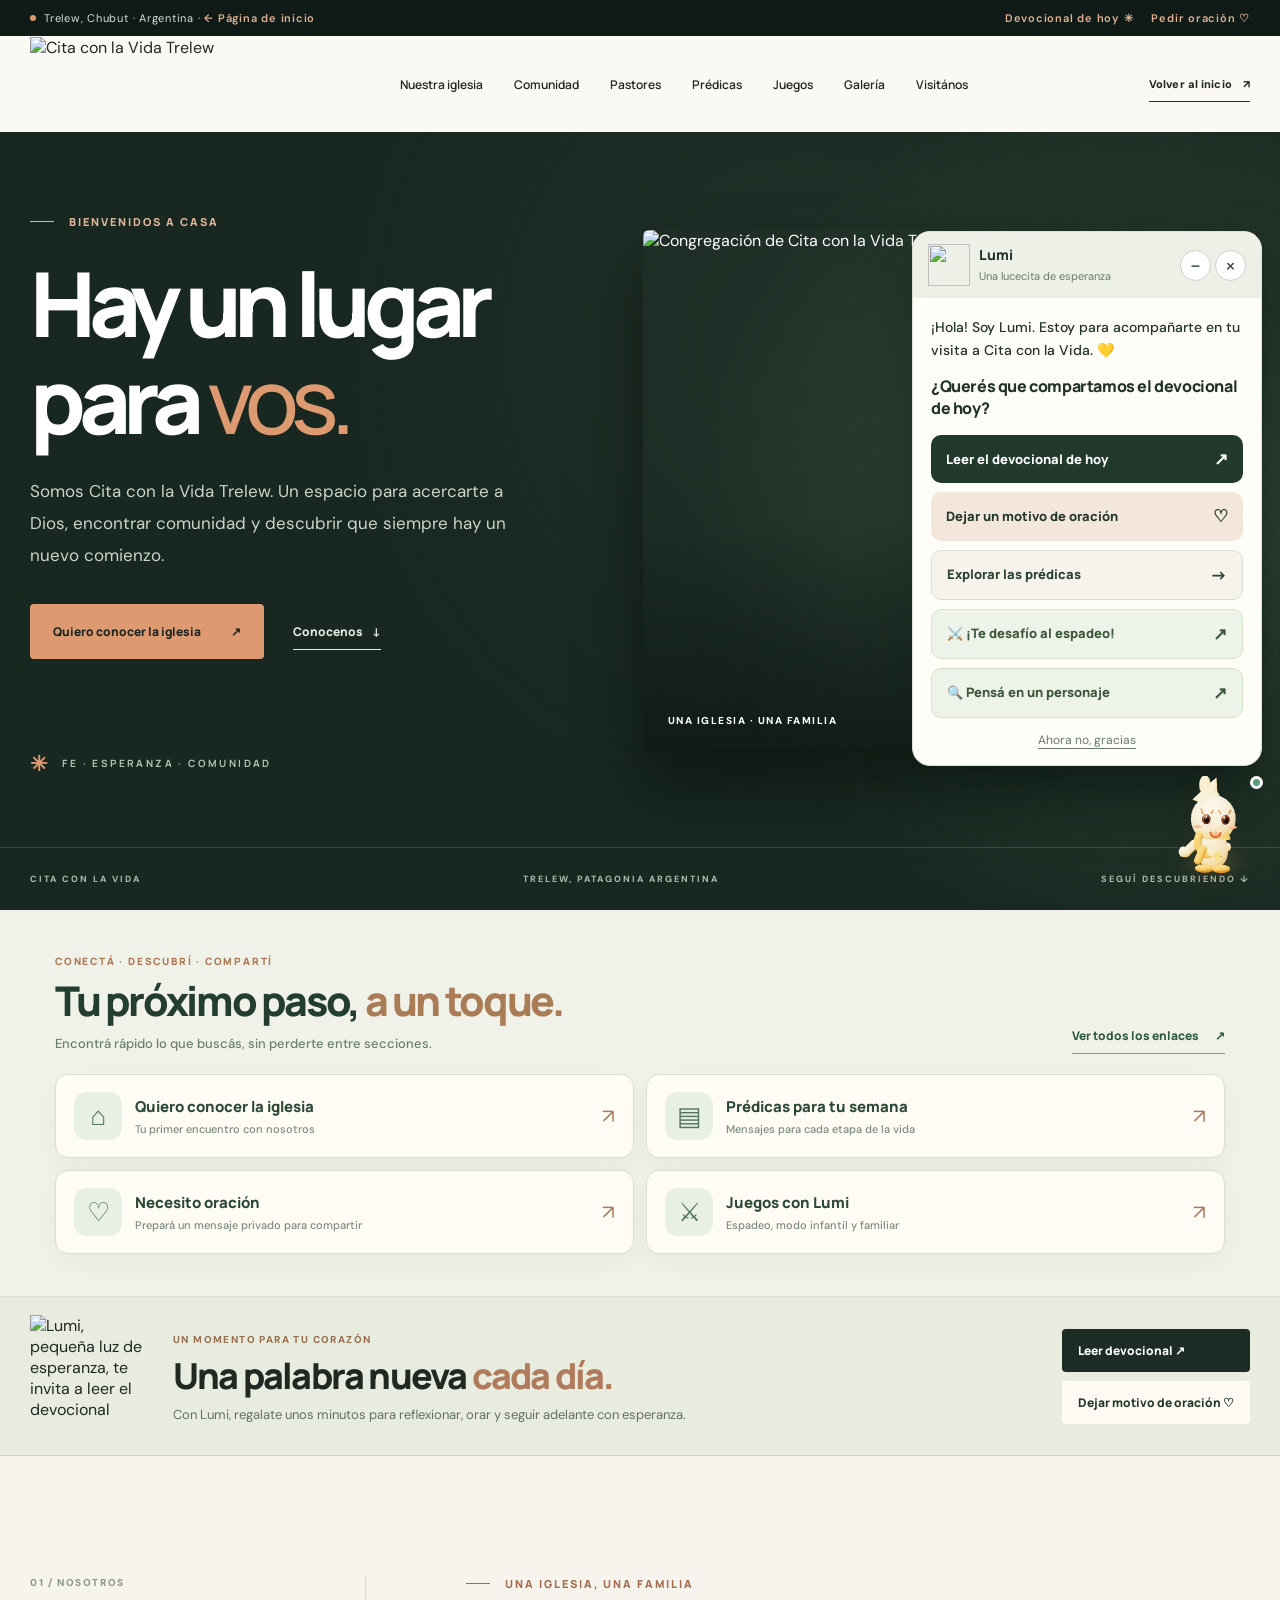
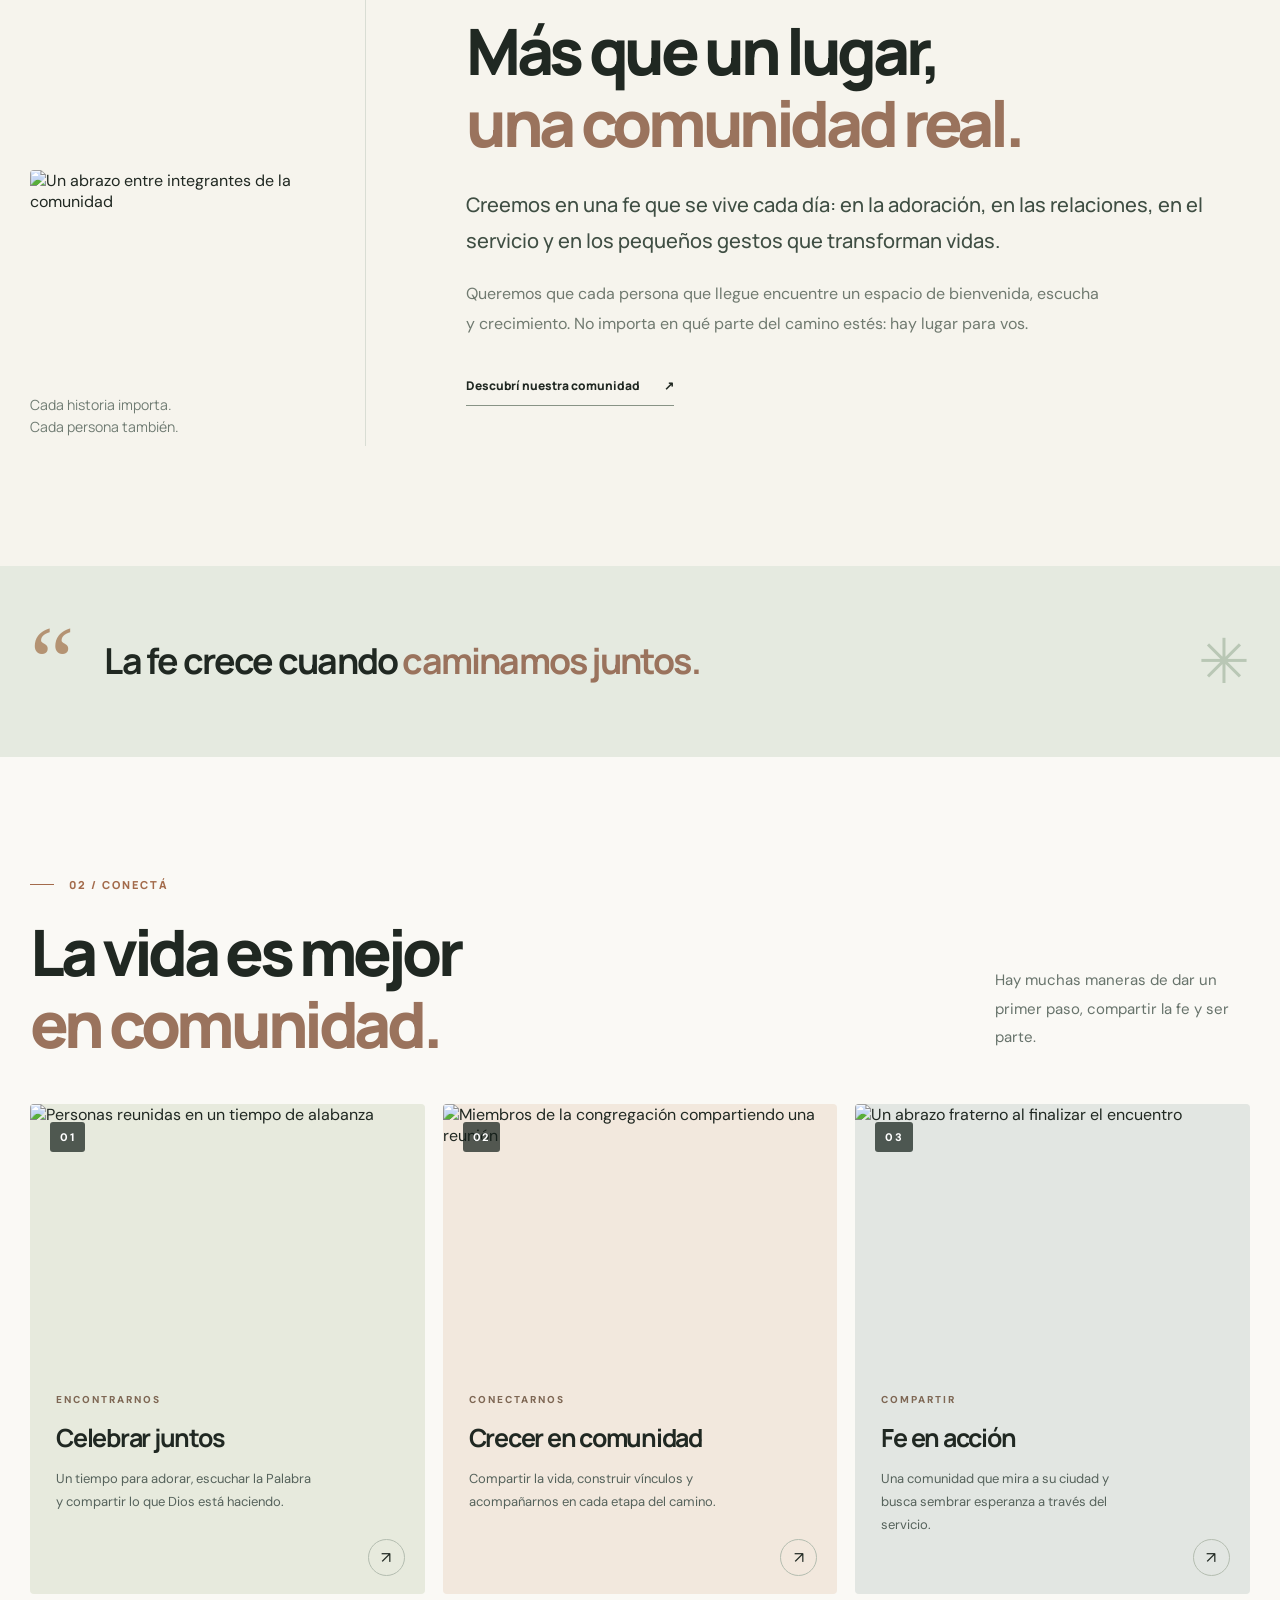
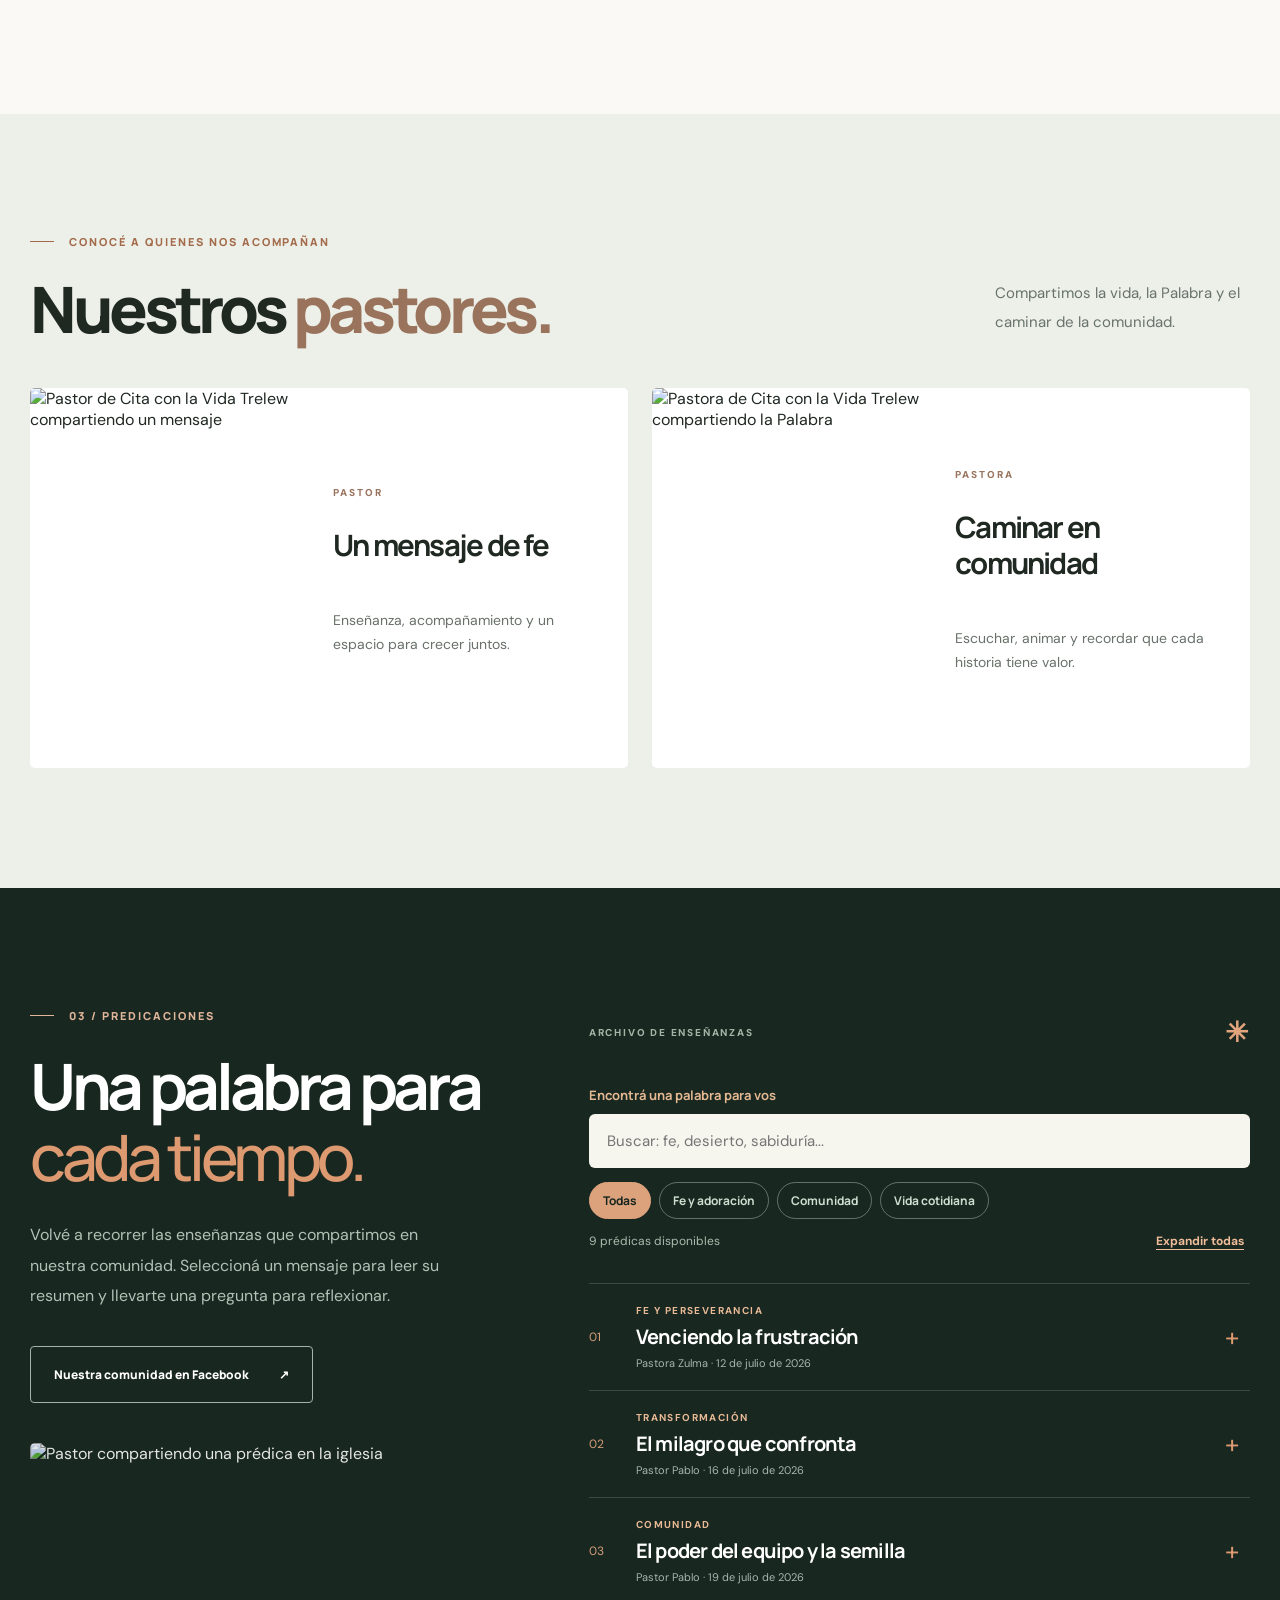
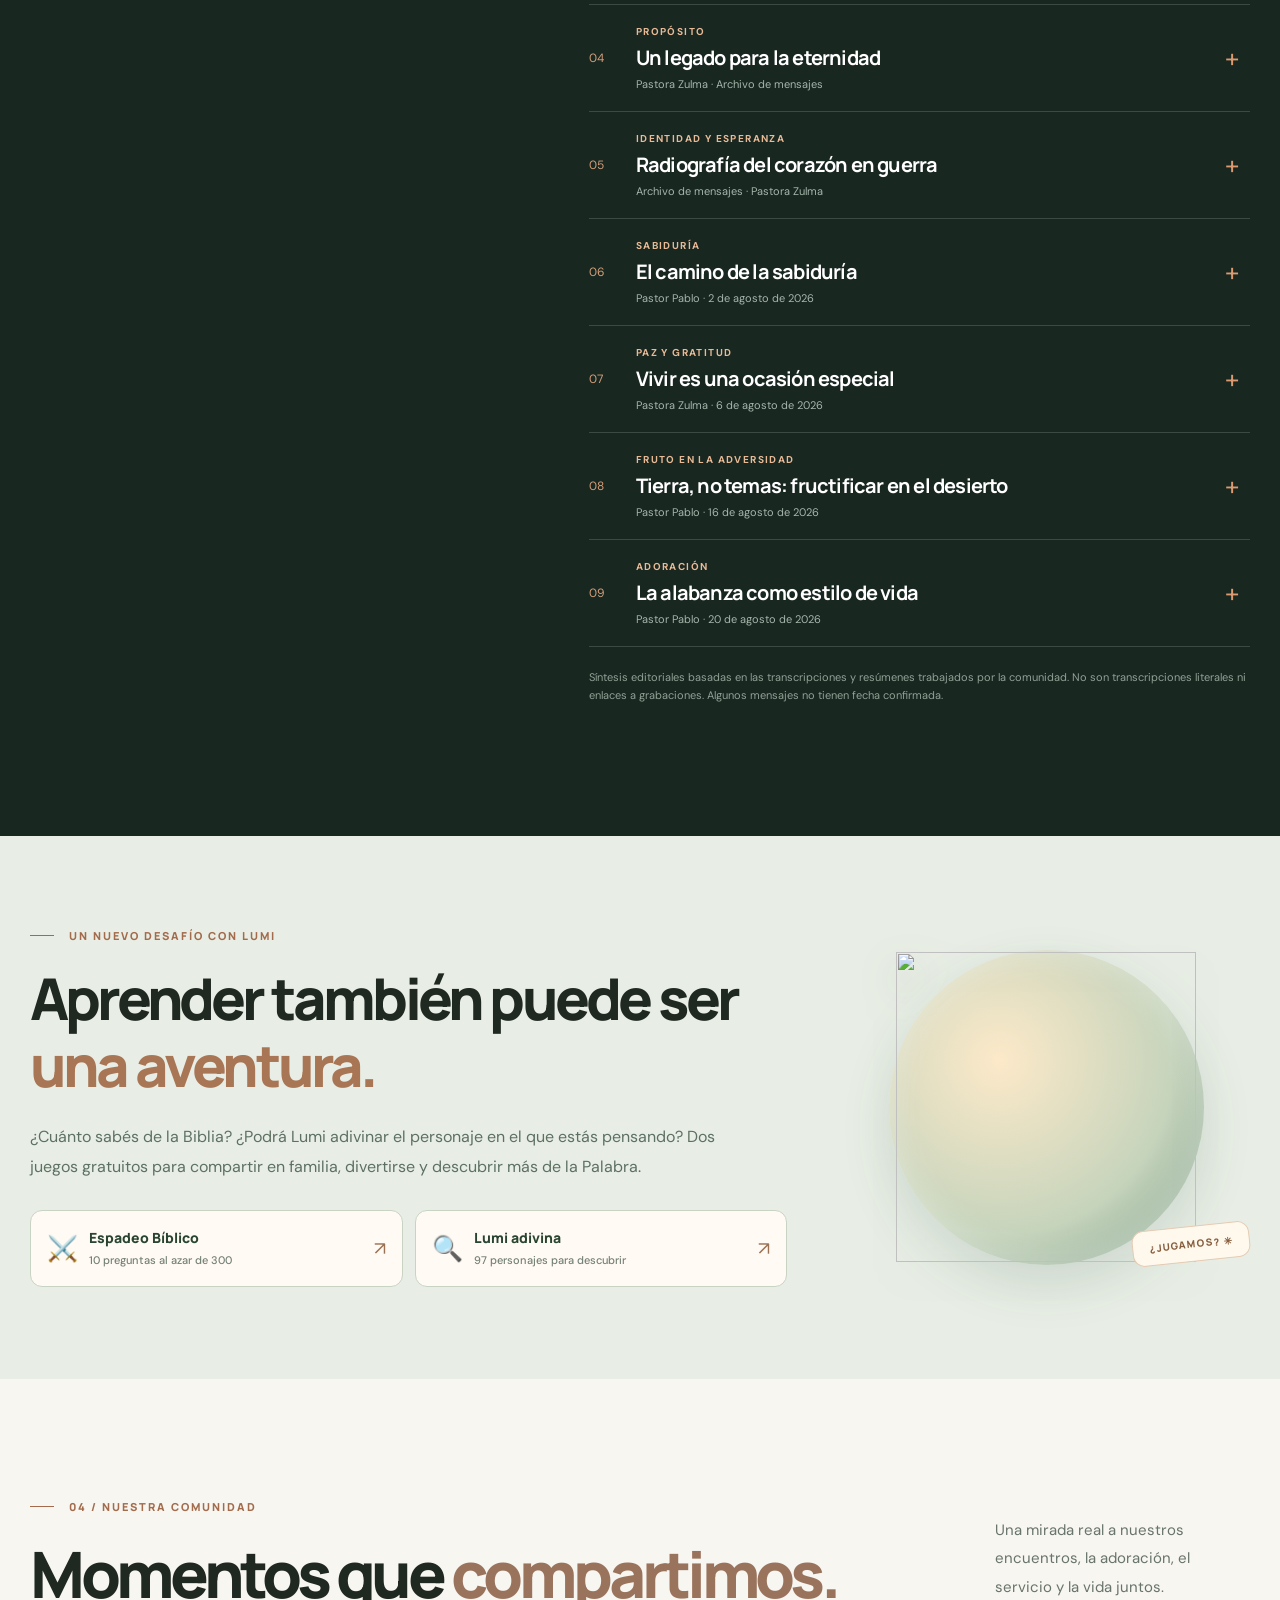
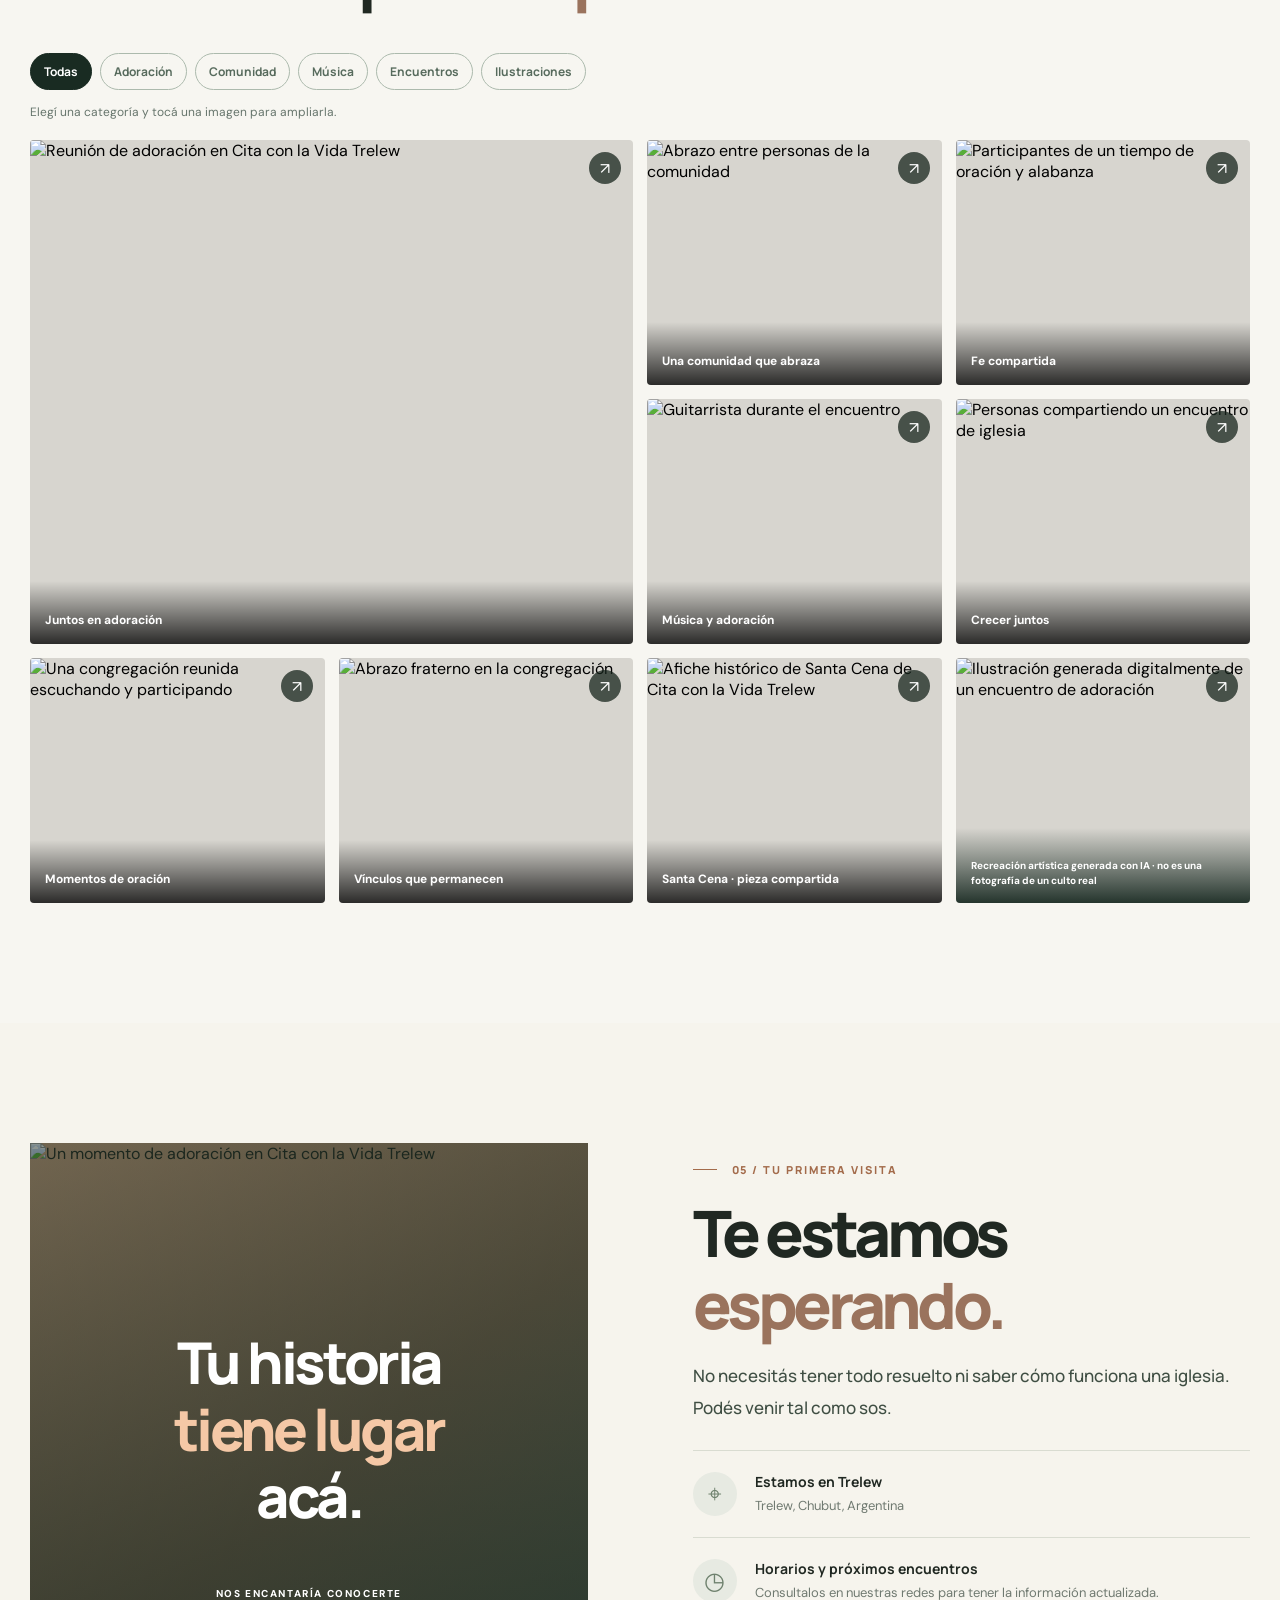
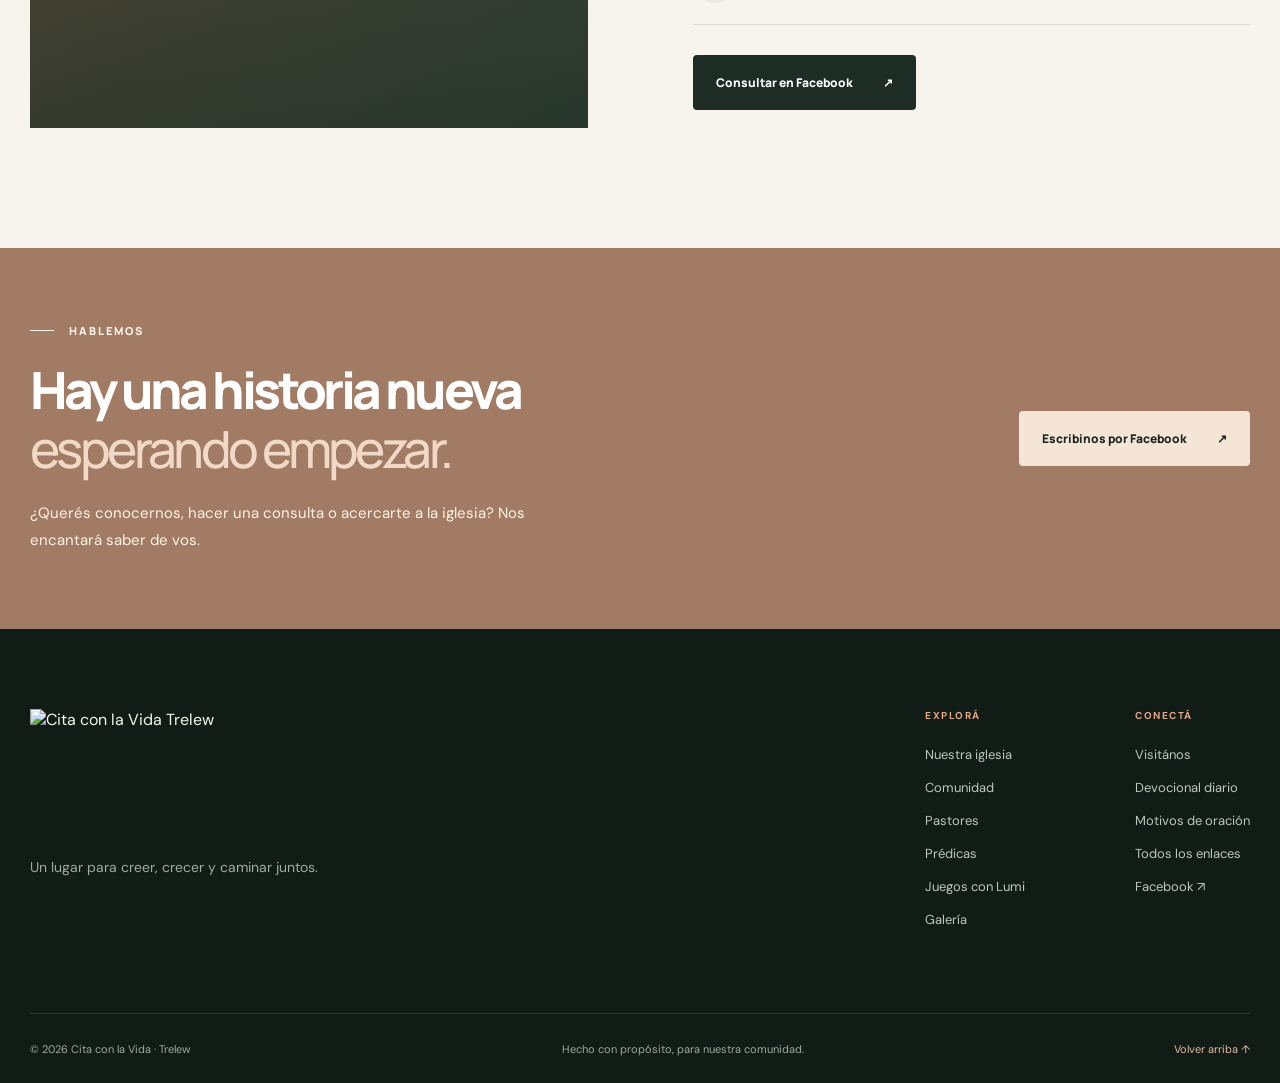
==== commit 7b359549: "chore(nav): actualizar enlaces del sitio tras la nueva portada" ====
--- a/comunidad.html
+++ b/comunidad.html
@@ -45,7 +45,7 @@
       <button class="menu-toggle" id="menu-toggle" type="button" aria-expanded="false" aria-controls="mobile-nav" aria-label="Abrir menú"><span></span><span></span><span></span></button>
     </div>
     <nav class="mobile-nav" id="mobile-nav" aria-label="Navegación móvil" hidden>
-      <a href="#nosotros">Nuestra iglesia</a><a href="#comunidad">Comunidad</a><a href="#pastores">Pastores</a><a href="#mensajes">Prédicas</a><a href="juegos.html#espadeo">Juegos con Lumi</a><a href="#galeria">Galería</a><a href="#visitanos">Visitános</a><a href="devocional.html">Devocional diario</a><a href="oracion.html">Motivos de oración</a><a href="enlaces.html">Todos nuestros enlaces</a><a href="#contacto">Contacto</a>
+      <a href="#nosotros">Nuestra iglesia</a><a href="#comunidad">Comunidad</a><a href="#pastores">Pastores</a><a href="#mensajes">Prédicas</a><a href="juegos.html#espadeo">Juegos con Lumi</a><a href="#galeria">Galería</a><a href="#visitanos">Visitános</a><a href="devocional.html">Devocional diario</a><a href="oracion.html">Motivos de oración</a><a href="index.html">Todos nuestros enlaces</a><a href="#contacto">Contacto</a>
     </nav>
   </header>
   <main id="contenido">
@@ -74,7 +74,7 @@
             <h2 id="portal-title">Tu próximo paso, <em>a un toque.</em></h2>
             <p>Encontrá rápido lo que buscás, sin perderte entre secciones.</p>
           </div>
-          <a class="portal-all" href="enlaces.html">Ver todos los enlaces <span aria-hidden="true">↗</span></a>
+          <a class="portal-all" href="index.html">Ver todos los enlaces <span aria-hidden="true">↗</span></a>
         </div>
         <div class="portal-grid">
           <a href="#visitanos" class="portal-tile"><span class="portal-symbol" aria-hidden="true">⌂</span><span><strong>Quiero conocer la iglesia</strong><small>Tu primer encuentro con nosotros</small></span><span class="portal-arrow" aria-hidden="true">↗</span></a>
@@ -213,7 +213,7 @@
       </div>
     </dialog>
     <button class="to-top" id="to-top" aria-label="Volver al inicio" type="button" hidden>↑</button>
-    <footer class="footer"><div class="container"><div class="footer-main"><div><a class="brand footer-brand" href="#inicio" aria-label="Cita con la Vida Trelew, volver al inicio"><img class="brand-logo footer-logo" src="https://gcdn.picsart.com/picsart-mcp/4aa0b9cb-4cb3-4f32-b053-f3ee54ca201c.png" alt="Cita con la Vida Trelew" width="210" height="120" loading="lazy" decoding="async"></a><p>Un lugar para creer, crecer y caminar juntos.</p></div><div class="footer-links"><div><strong>EXPLORÁ</strong><a href="#nosotros">Nuestra iglesia</a><a href="#comunidad">Comunidad</a><a href="#pastores">Pastores</a><a href="#mensajes">Prédicas</a><a href="juegos.html">Juegos con Lumi</a><a href="#galeria">Galería</a></div><div><strong>CONECTÁ</strong><a href="#visitanos">Visitános</a><a href="devocional.html">Devocional diario</a><a href="oracion.html">Motivos de oración</a><a href="enlaces.html">Todos los enlaces</a><a href="https://www.facebook.com/share/1QXsKamLuy/" target="_blank" rel="noopener noreferrer">Facebook ↗</a></div></div></div><div class="footer-bottom"><span>© <span id="year">2026</span> Cita con la Vida · Trelew</span><span>Hecho con propósito, para nuestra comunidad.</span><a href="#inicio">Volver arriba ↑</a></div></div></footer>
-  <script src="script.js?v=20261123-share"></script><script src="lumi.js?v=6" defer></script>
+    <footer class="footer"><div class="container"><div class="footer-main"><div><a class="brand footer-brand" href="#inicio" aria-label="Cita con la Vida Trelew, volver al inicio"><img class="brand-logo footer-logo" src="https://gcdn.picsart.com/picsart-mcp/4aa0b9cb-4cb3-4f32-b053-f3ee54ca201c.png" alt="Cita con la Vida Trelew" width="210" height="120" loading="lazy" decoding="async"></a><p>Un lugar para creer, crecer y caminar juntos.</p></div><div class="footer-links"><div><strong>EXPLORÁ</strong><a href="#nosotros">Nuestra iglesia</a><a href="#comunidad">Comunidad</a><a href="#pastores">Pastores</a><a href="#mensajes">Prédicas</a><a href="juegos.html">Juegos con Lumi</a><a href="#galeria">Galería</a></div><div><strong>CONECTÁ</strong><a href="#visitanos">Visitános</a><a href="devocional.html">Devocional diario</a><a href="oracion.html">Motivos de oración</a><a href="index.html">Todos los enlaces</a><a href="https://www.facebook.com/share/1QXsKamLuy/" target="_blank" rel="noopener noreferrer">Facebook ↗</a></div></div></div><div class="footer-bottom"><span>© <span id="year">2026</span> Cita con la Vida · Trelew</span><span>Hecho con propósito, para nuestra comunidad.</span><a href="#inicio">Volver arriba ↑</a></div></div></footer>
+  <script src="script.js?v=20261123-share"></script><script src="lumi.js?v=7" defer></script>
 </body>
 </html>
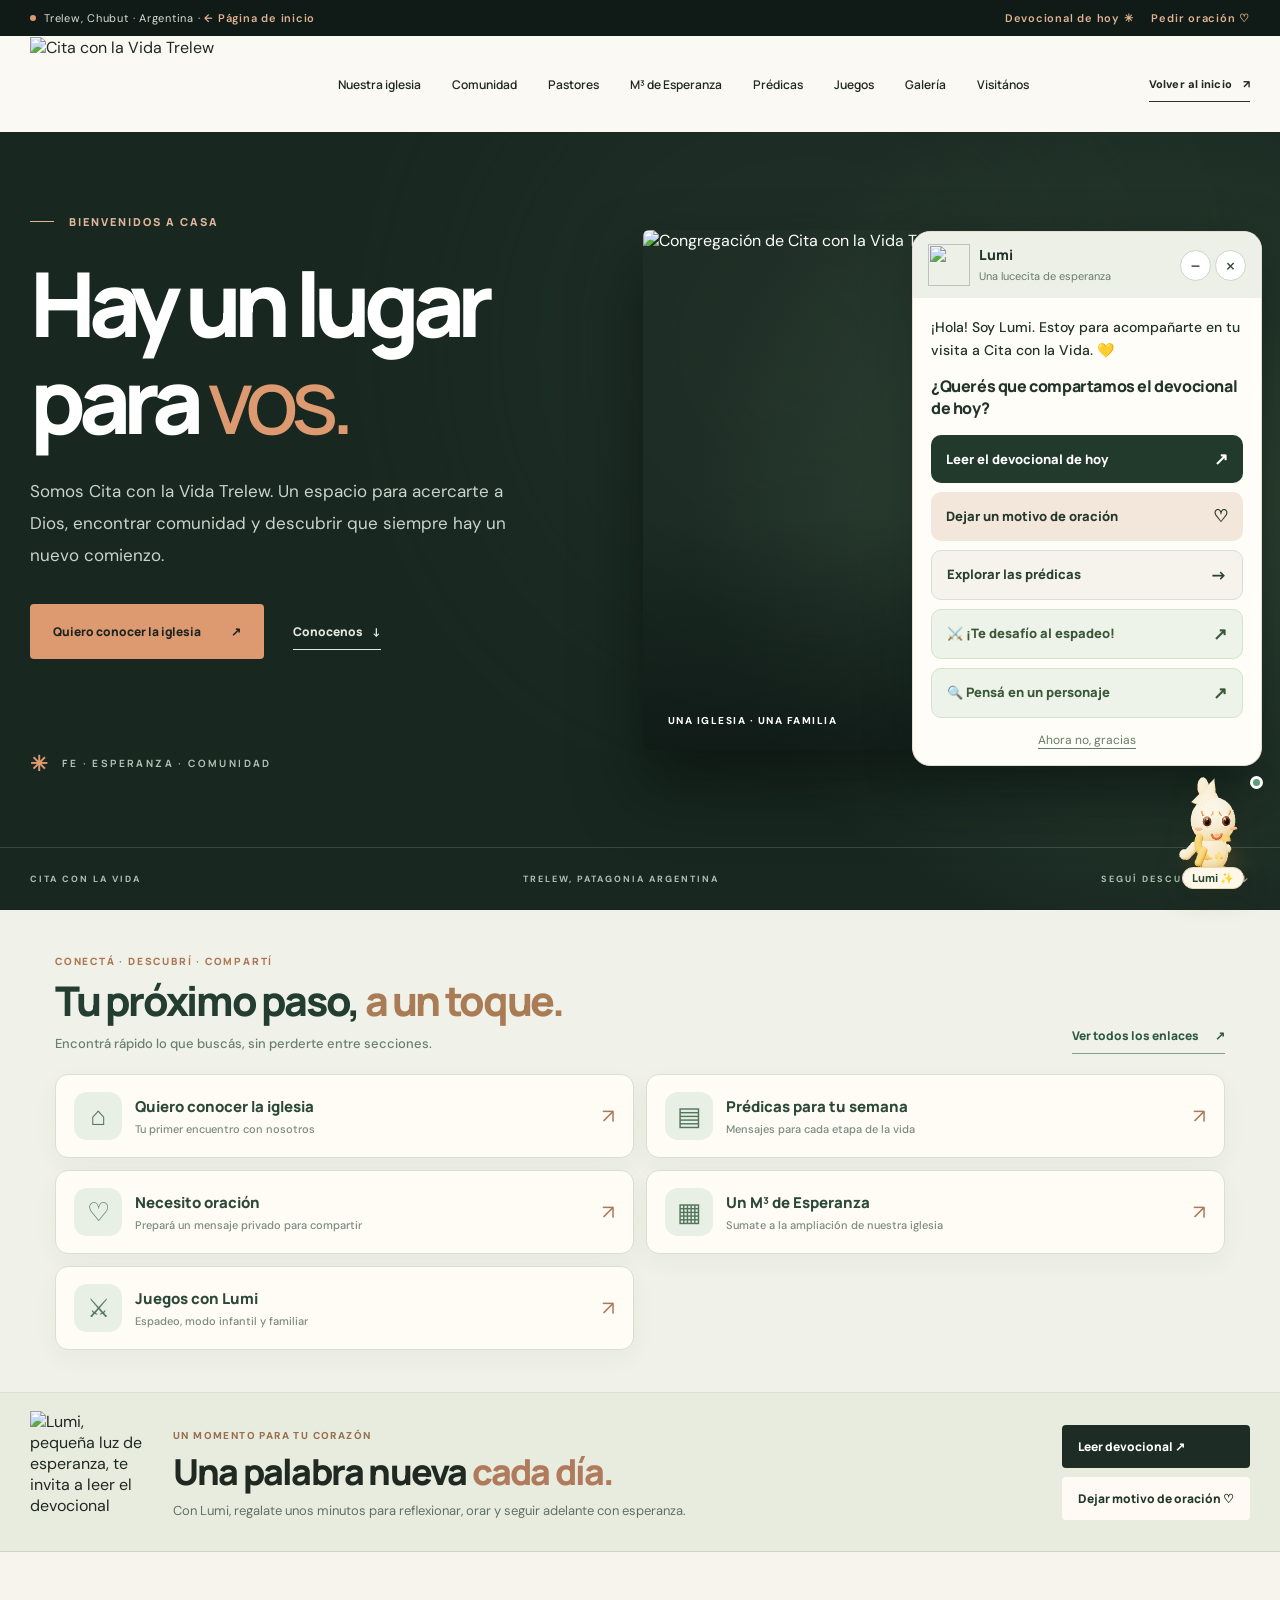
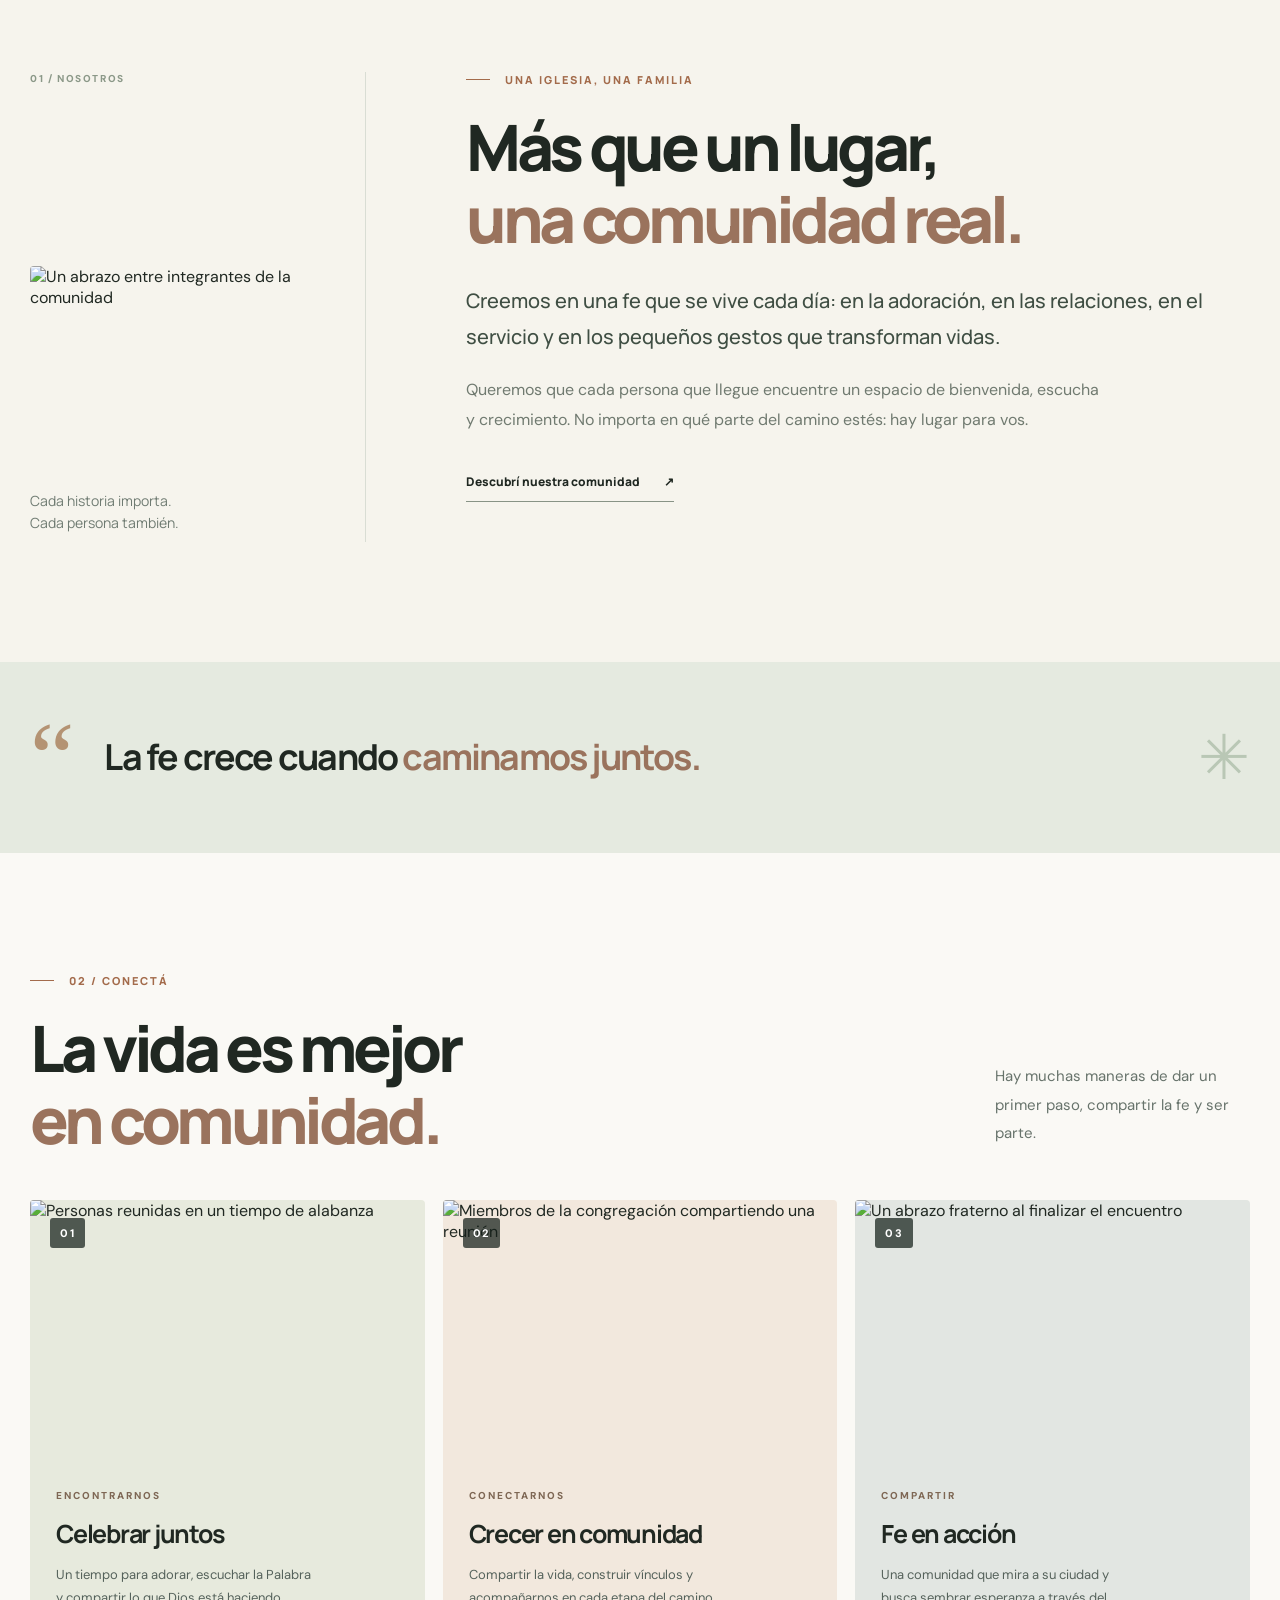
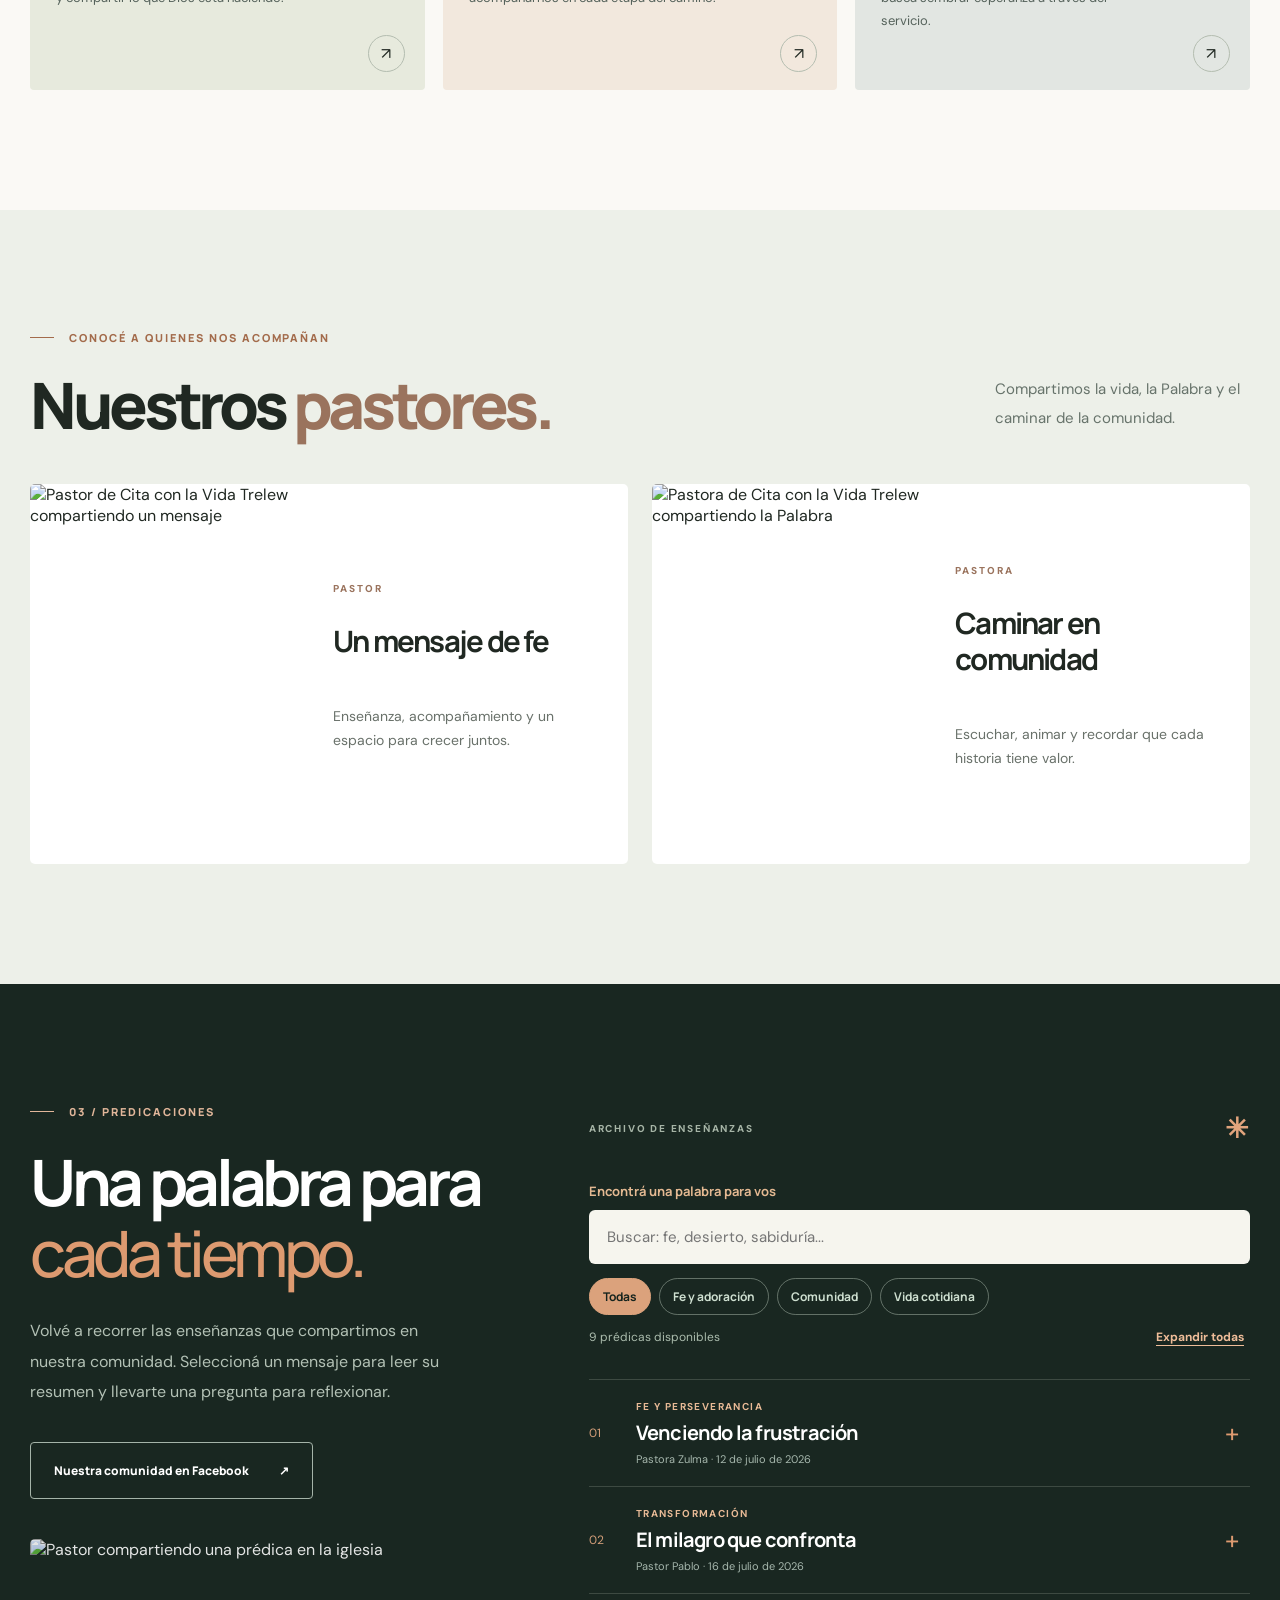
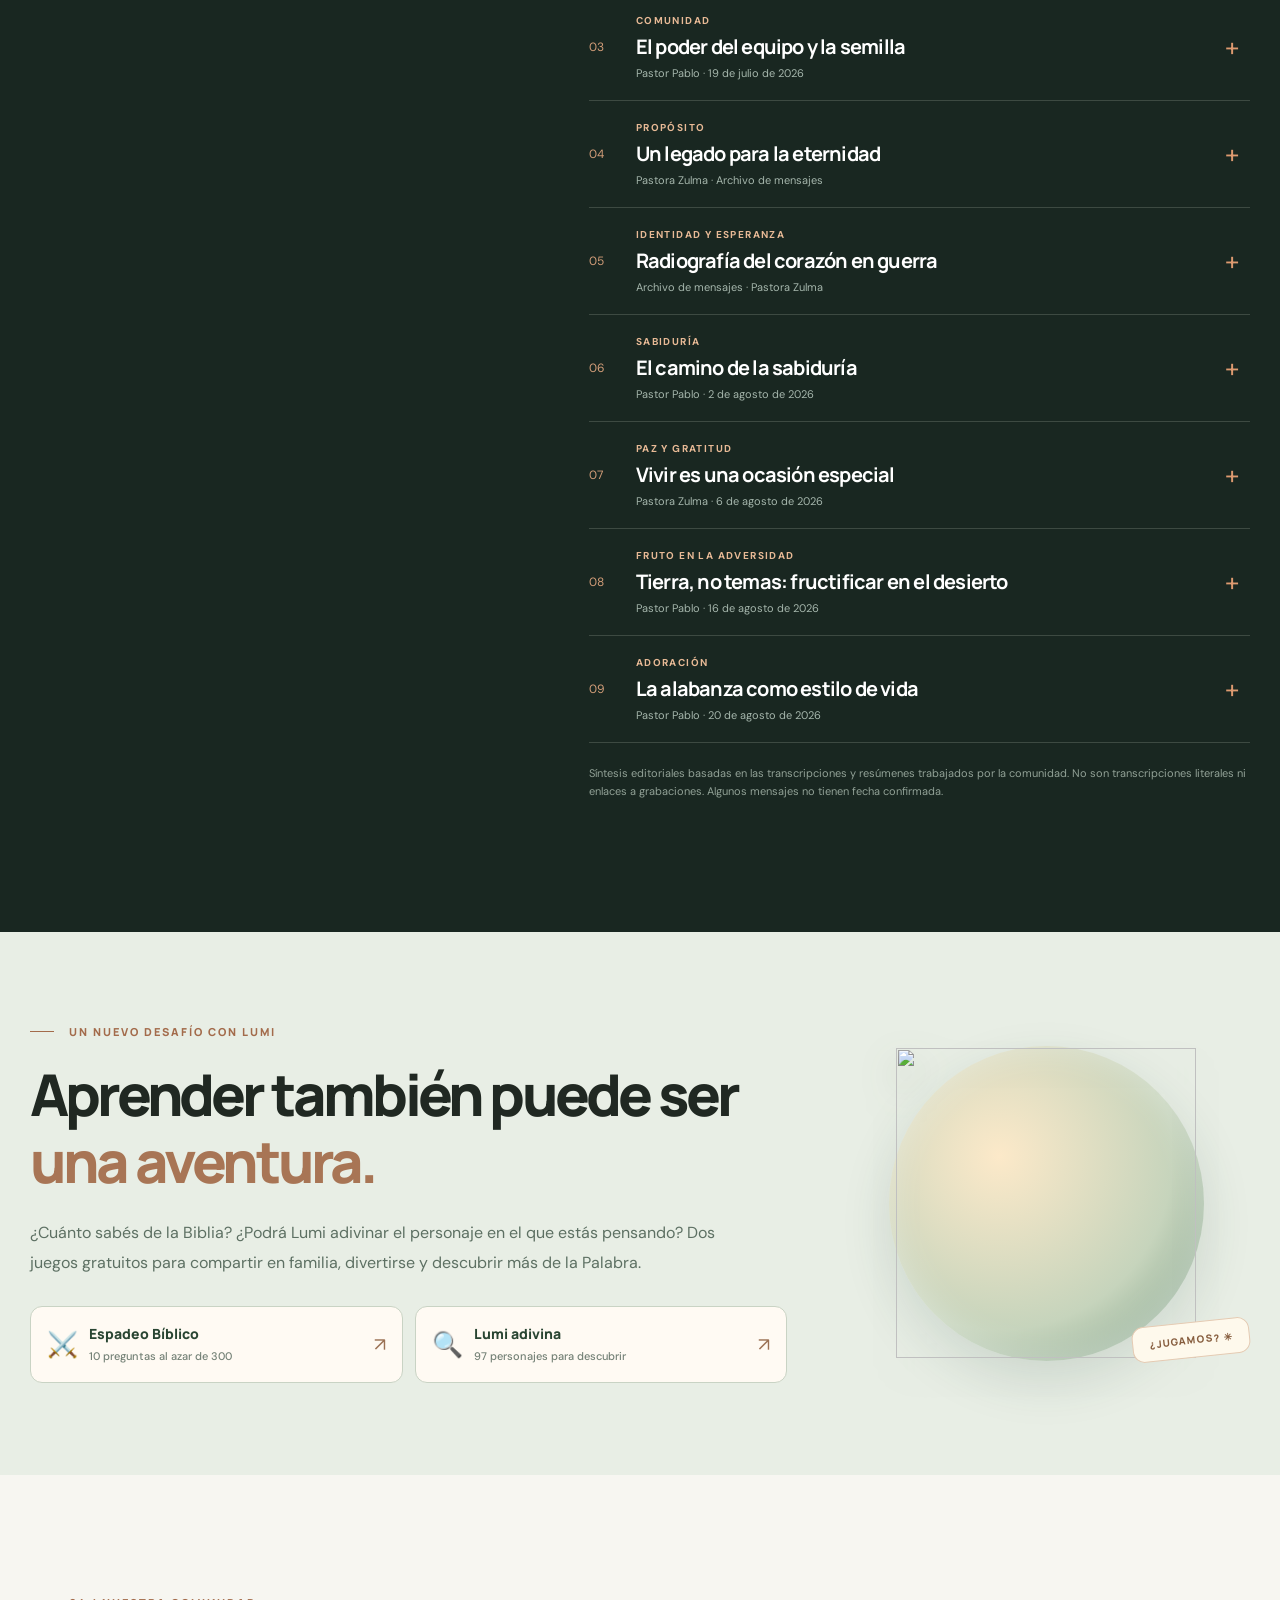
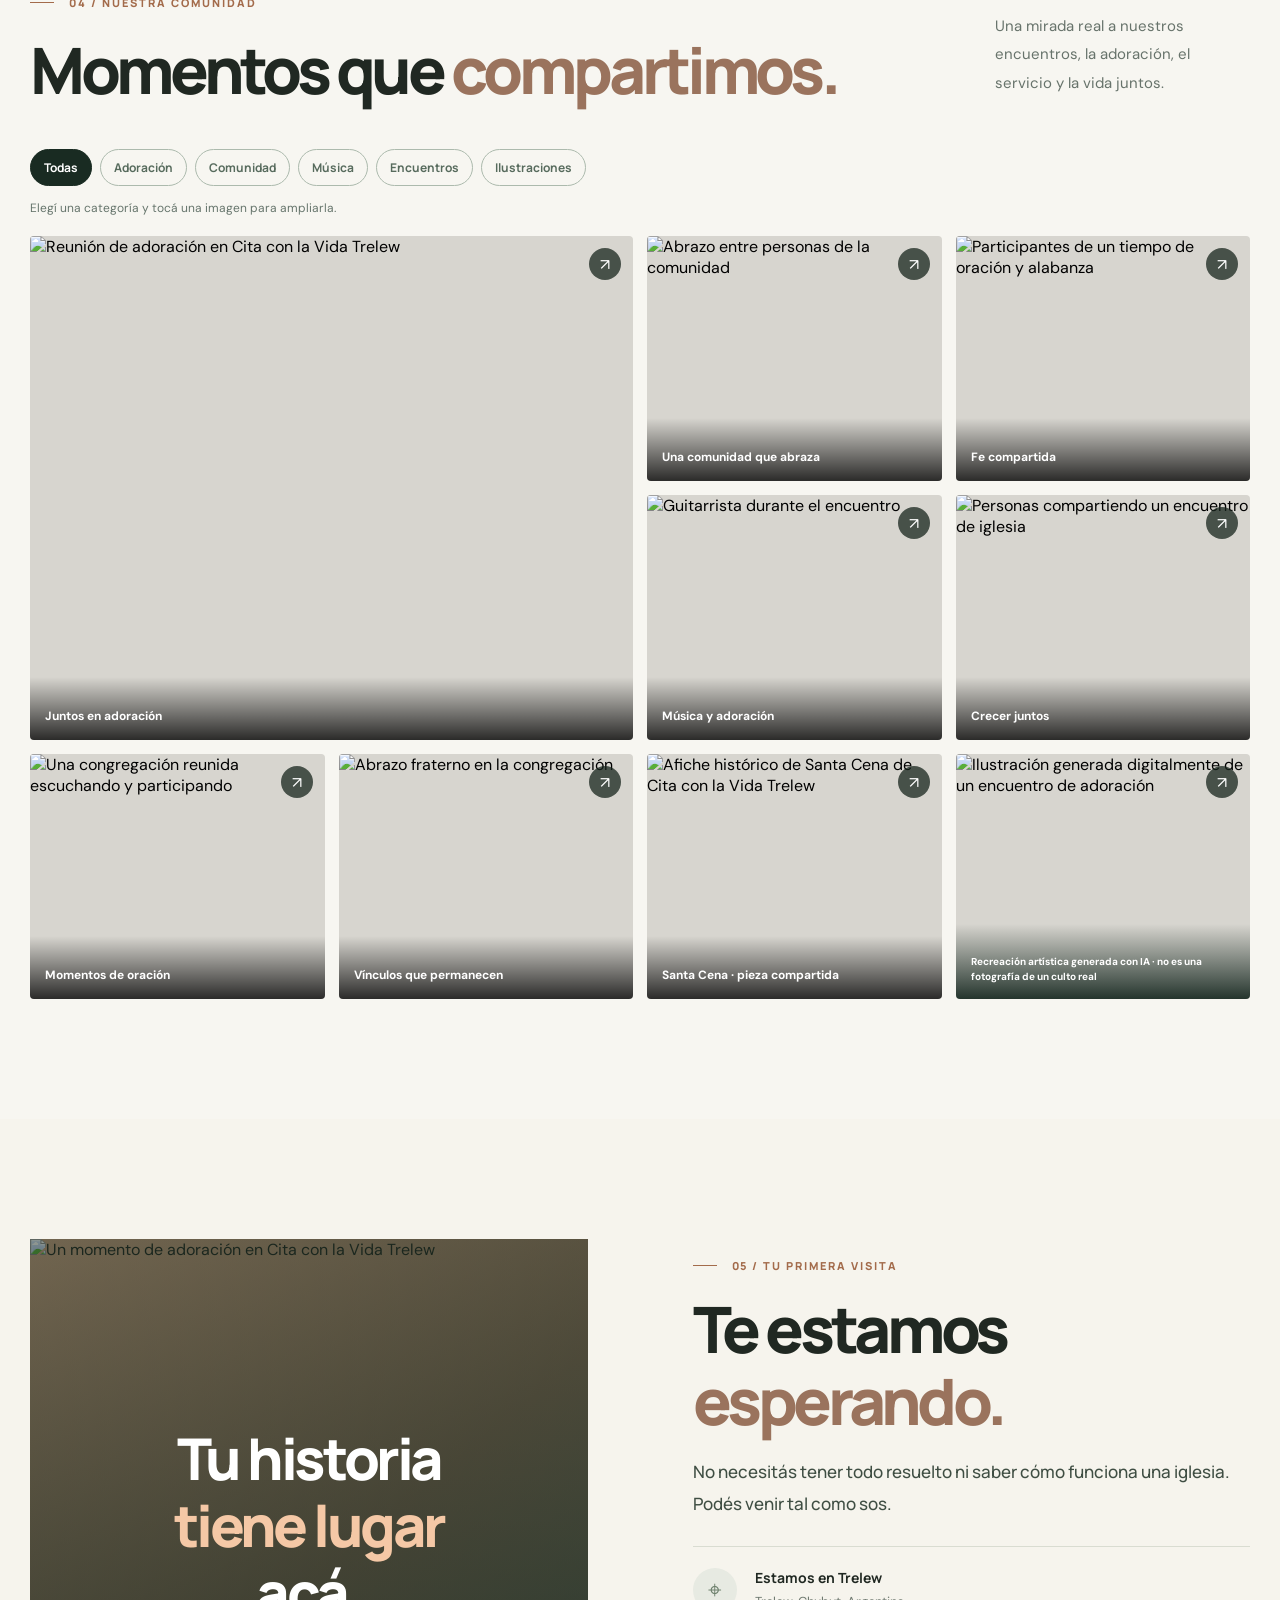
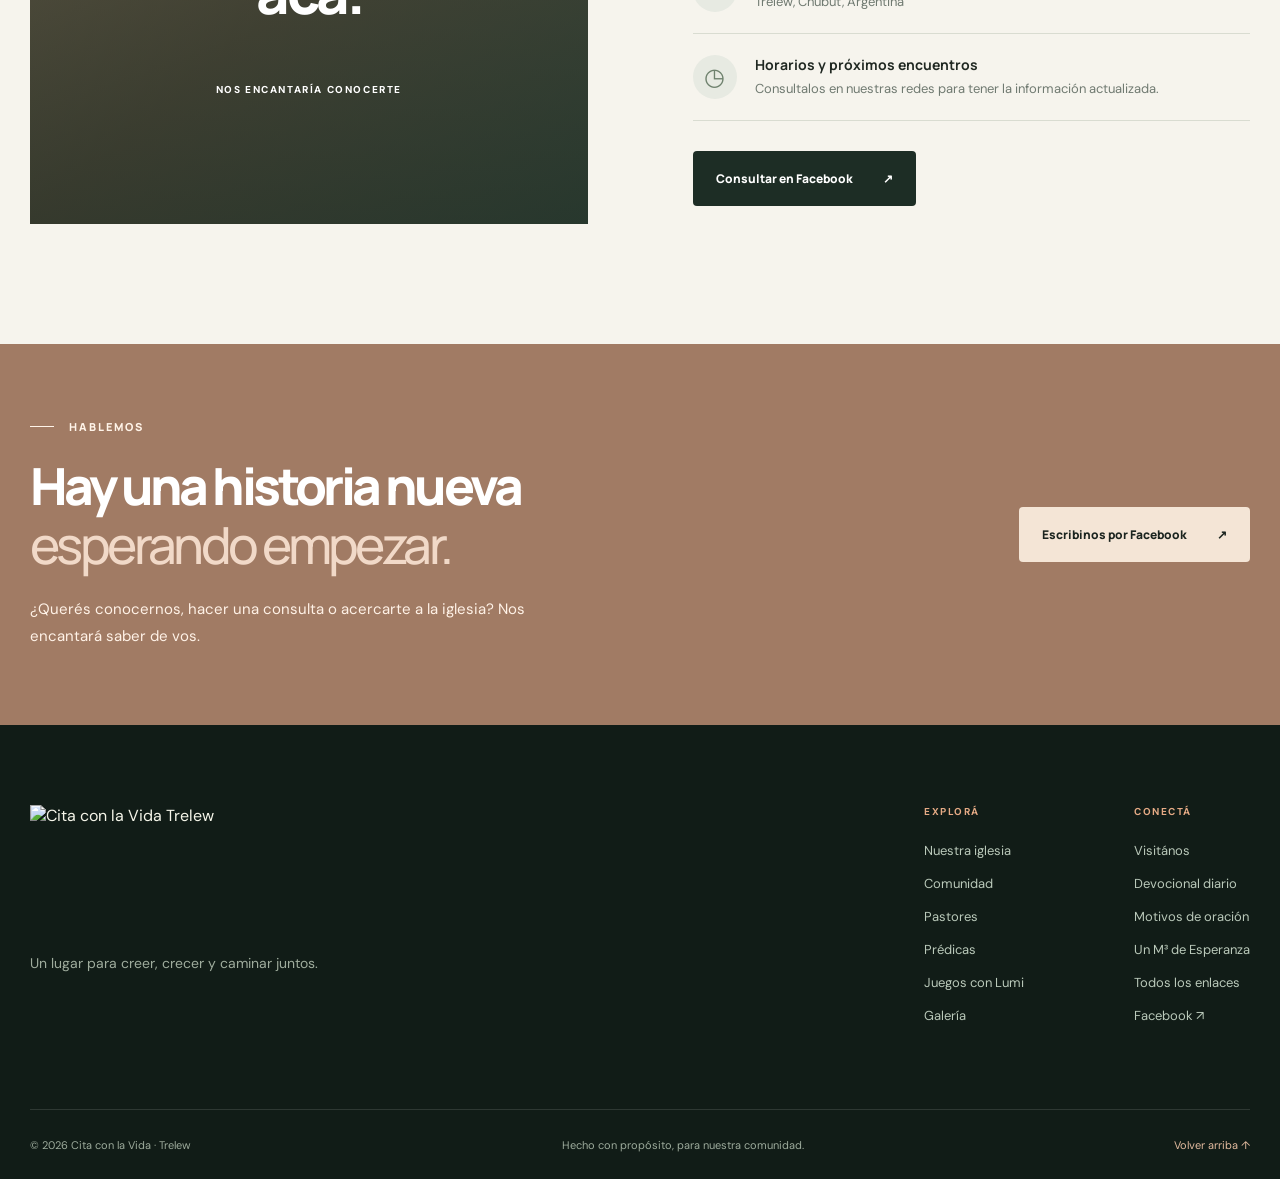
==== commit 80562f8d: "Agregar campaña Un M³ de Esperanza a navegación y accesos de la comunidad" ====
--- a/comunidad.html
+++ b/comunidad.html
@@ -36,6 +36,7 @@
         <a href="#nosotros">Nuestra iglesia</a>
         <a href="#comunidad">Comunidad</a>
         <a href="#pastores">Pastores</a>
+        <a href="esperanza.html">M³ de Esperanza</a>
         <a href="#mensajes">Prédicas</a>
         <a href="juegos.html#espadeo">Juegos</a>
         <a href="#galeria">Galería</a>
@@ -45,7 +46,7 @@
       <button class="menu-toggle" id="menu-toggle" type="button" aria-expanded="false" aria-controls="mobile-nav" aria-label="Abrir menú"><span></span><span></span><span></span></button>
     </div>
     <nav class="mobile-nav" id="mobile-nav" aria-label="Navegación móvil" hidden>
-      <a href="#nosotros">Nuestra iglesia</a><a href="#comunidad">Comunidad</a><a href="#pastores">Pastores</a><a href="#mensajes">Prédicas</a><a href="juegos.html#espadeo">Juegos con Lumi</a><a href="#galeria">Galería</a><a href="#visitanos">Visitános</a><a href="devocional.html">Devocional diario</a><a href="oracion.html">Motivos de oración</a><a href="index.html">Todos nuestros enlaces</a><a href="#contacto">Contacto</a>
+      <a href="#nosotros">Nuestra iglesia</a><a href="#comunidad">Comunidad</a><a href="#pastores">Pastores</a><a href="esperanza.html">M³ de Esperanza</a><a href="#mensajes">Prédicas</a><a href="juegos.html#espadeo">Juegos con Lumi</a><a href="#galeria">Galería</a><a href="#visitanos">Visitános</a><a href="devocional.html">Devocional diario</a><a href="oracion.html">Motivos de oración</a><a href="index.html">Todos nuestros enlaces</a><a href="#contacto">Contacto</a>
     </nav>
   </header>
   <main id="contenido">
@@ -80,6 +81,7 @@
           <a href="#visitanos" class="portal-tile"><span class="portal-symbol" aria-hidden="true">⌂</span><span><strong>Quiero conocer la iglesia</strong><small>Tu primer encuentro con nosotros</small></span><span class="portal-arrow" aria-hidden="true">↗</span></a>
           <a href="#mensajes" class="portal-tile"><span class="portal-symbol" aria-hidden="true">▤</span><span><strong>Prédicas para tu semana</strong><small>Mensajes para cada etapa de la vida</small></span><span class="portal-arrow" aria-hidden="true">↗</span></a>
           <a href="oracion.html" class="portal-tile"><span class="portal-symbol" aria-hidden="true">♡</span><span><strong>Necesito oración</strong><small>Prepará un mensaje privado para compartir</small></span><span class="portal-arrow" aria-hidden="true">↗</span></a>
+          <a href="esperanza.html" class="portal-tile"><span class="portal-symbol" aria-hidden="true">▦</span><span><strong>Un M³ de Esperanza</strong><small>Sumate a la ampliación de nuestra iglesia</small></span><span class="portal-arrow" aria-hidden="true">↗</span></a>
           <a href="juegos.html#espadeo" class="portal-tile"><span class="portal-symbol" aria-hidden="true">⚔</span><span><strong>Juegos con Lumi</strong><small>Espadeo, modo infantil y familiar</small></span><span class="portal-arrow" aria-hidden="true">↗</span></a>
         </div>
       </div>
@@ -213,7 +215,7 @@
       </div>
     </dialog>
     <button class="to-top" id="to-top" aria-label="Volver al inicio" type="button" hidden>↑</button>
-    <footer class="footer"><div class="container"><div class="footer-main"><div><a class="brand footer-brand" href="#inicio" aria-label="Cita con la Vida Trelew, volver al inicio"><img class="brand-logo footer-logo" src="https://gcdn.picsart.com/picsart-mcp/4aa0b9cb-4cb3-4f32-b053-f3ee54ca201c.png" alt="Cita con la Vida Trelew" width="210" height="120" loading="lazy" decoding="async"></a><p>Un lugar para creer, crecer y caminar juntos.</p></div><div class="footer-links"><div><strong>EXPLORÁ</strong><a href="#nosotros">Nuestra iglesia</a><a href="#comunidad">Comunidad</a><a href="#pastores">Pastores</a><a href="#mensajes">Prédicas</a><a href="juegos.html">Juegos con Lumi</a><a href="#galeria">Galería</a></div><div><strong>CONECTÁ</strong><a href="#visitanos">Visitános</a><a href="devocional.html">Devocional diario</a><a href="oracion.html">Motivos de oración</a><a href="index.html">Todos los enlaces</a><a href="https://www.facebook.com/share/1QXsKamLuy/" target="_blank" rel="noopener noreferrer">Facebook ↗</a></div></div></div><div class="footer-bottom"><span>© <span id="year">2026</span> Cita con la Vida · Trelew</span><span>Hecho con propósito, para nuestra comunidad.</span><a href="#inicio">Volver arriba ↑</a></div></div></footer>
+    <footer class="footer"><div class="container"><div class="footer-main"><div><a class="brand footer-brand" href="#inicio" aria-label="Cita con la Vida Trelew, volver al inicio"><img class="brand-logo footer-logo" src="https://gcdn.picsart.com/picsart-mcp/4aa0b9cb-4cb3-4f32-b053-f3ee54ca201c.png" alt="Cita con la Vida Trelew" width="210" height="120" loading="lazy" decoding="async"></a><p>Un lugar para creer, crecer y caminar juntos.</p></div><div class="footer-links"><div><strong>EXPLORÁ</strong><a href="#nosotros">Nuestra iglesia</a><a href="#comunidad">Comunidad</a><a href="#pastores">Pastores</a><a href="#mensajes">Prédicas</a><a href="juegos.html">Juegos con Lumi</a><a href="#galeria">Galería</a></div><div><strong>CONECTÁ</strong><a href="#visitanos">Visitános</a><a href="devocional.html">Devocional diario</a><a href="oracion.html">Motivos de oración</a><a href="esperanza.html">Un M³ de Esperanza</a><a href="index.html">Todos los enlaces</a><a href="https://www.facebook.com/share/1QXsKamLuy/" target="_blank" rel="noopener noreferrer">Facebook ↗</a></div></div></div><div class="footer-bottom"><span>© <span id="year">2026</span> Cita con la Vida · Trelew</span><span>Hecho con propósito, para nuestra comunidad.</span><a href="#inicio">Volver arriba ↑</a></div></div></footer>
   <script src="script.js?v=20261123-share"></script><script src="lumi.js?v=7" defer></script>
 </body>
 </html>
--- a/lumi.css
+++ b/lumi.css
@@ -320,3 +320,14 @@
 .lumi-action-play:hover{background:#dceace}
 .lumi-panel{max-height:min(565px,calc(100dvh - 132px))}
 @media(max-width:620px){.lumi-panel{max-height:min(540px,calc(100dvh - 124px))}}
+
+
+/* Etiqueta permanente de Lumi v8 */
+.lumi-toggle .lumi-nameplate{
+  position:absolute;z-index:4;left:50%;bottom:-7px;transform:translateX(-50%);
+  padding:4px 9px;border-radius:999px;background:#fff8e9;
+  box-shadow:0 3px 10px rgba(33,49,36,.2);
+  border:1px solid #e7d9bb;color:#294a35;
+  font:800 11px/1.1 'Manrope',sans-serif;white-space:nowrap;
+  pointer-events:none;
+}
